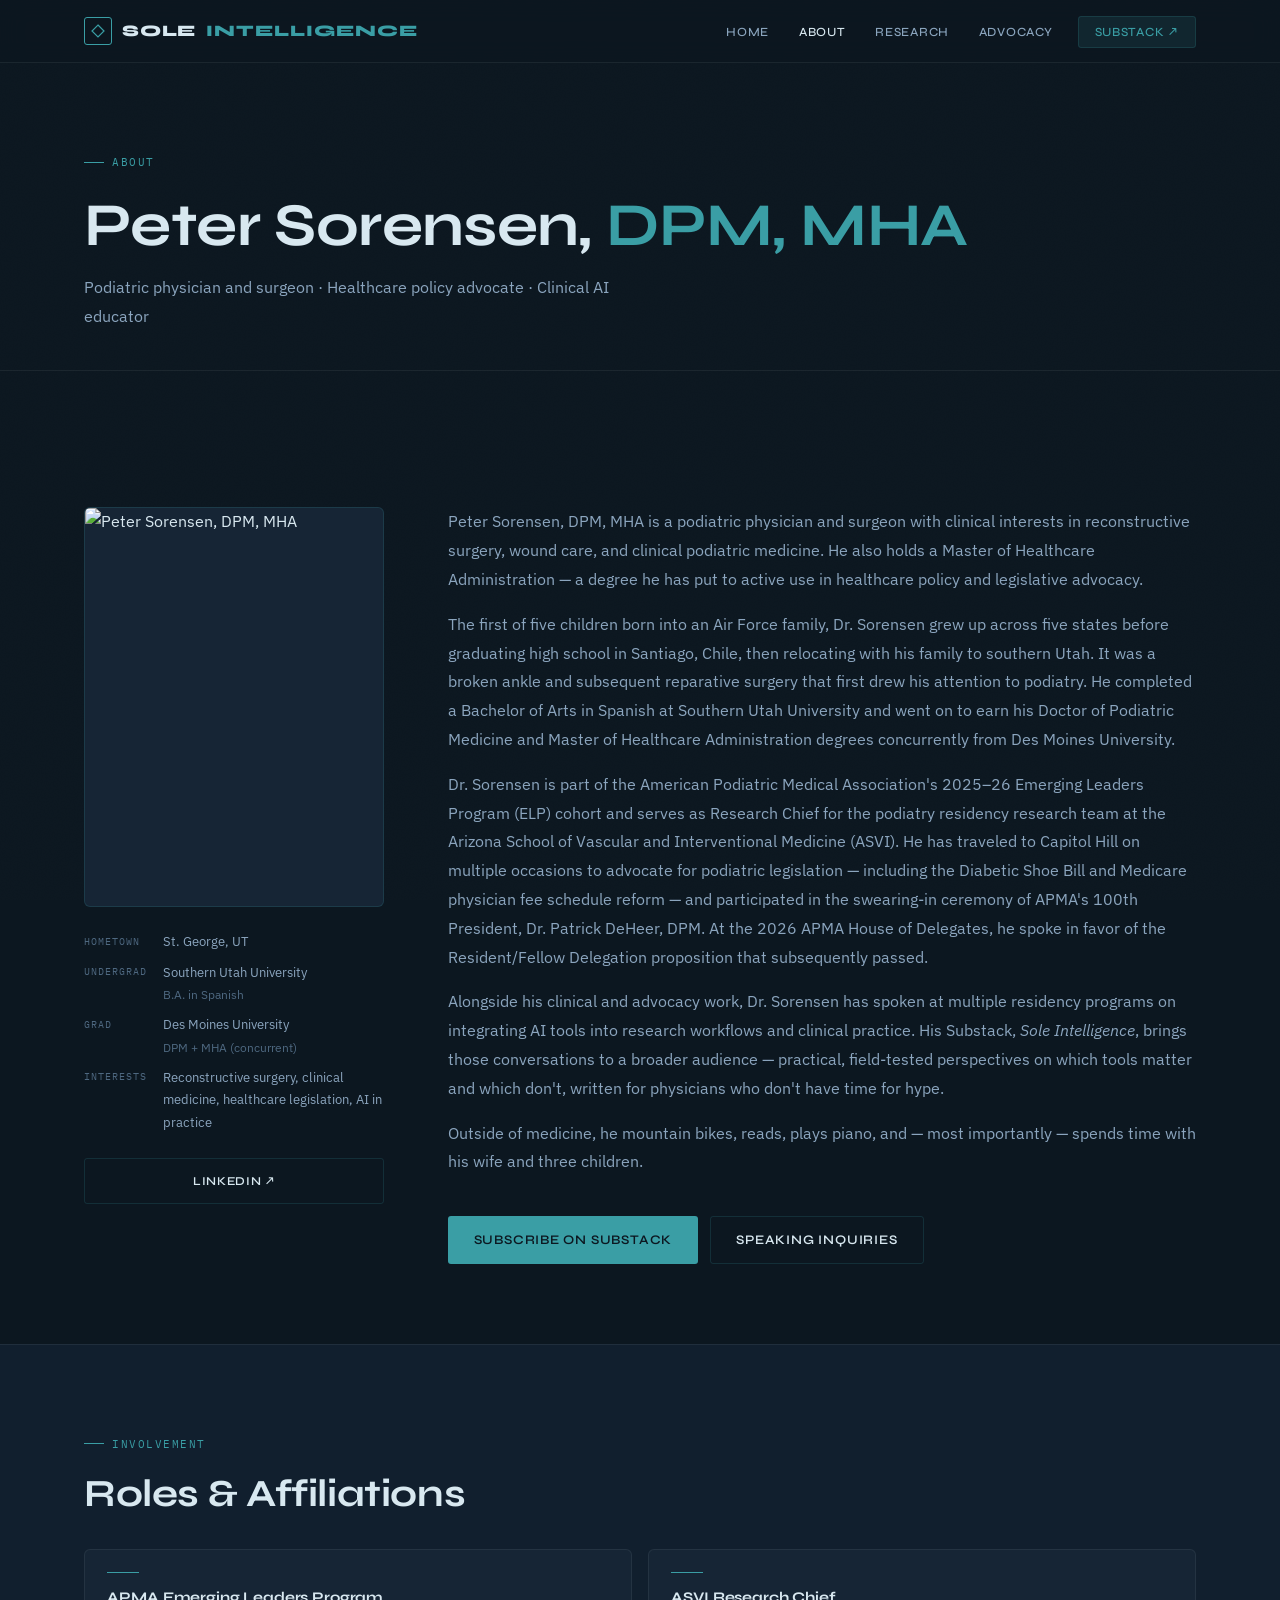
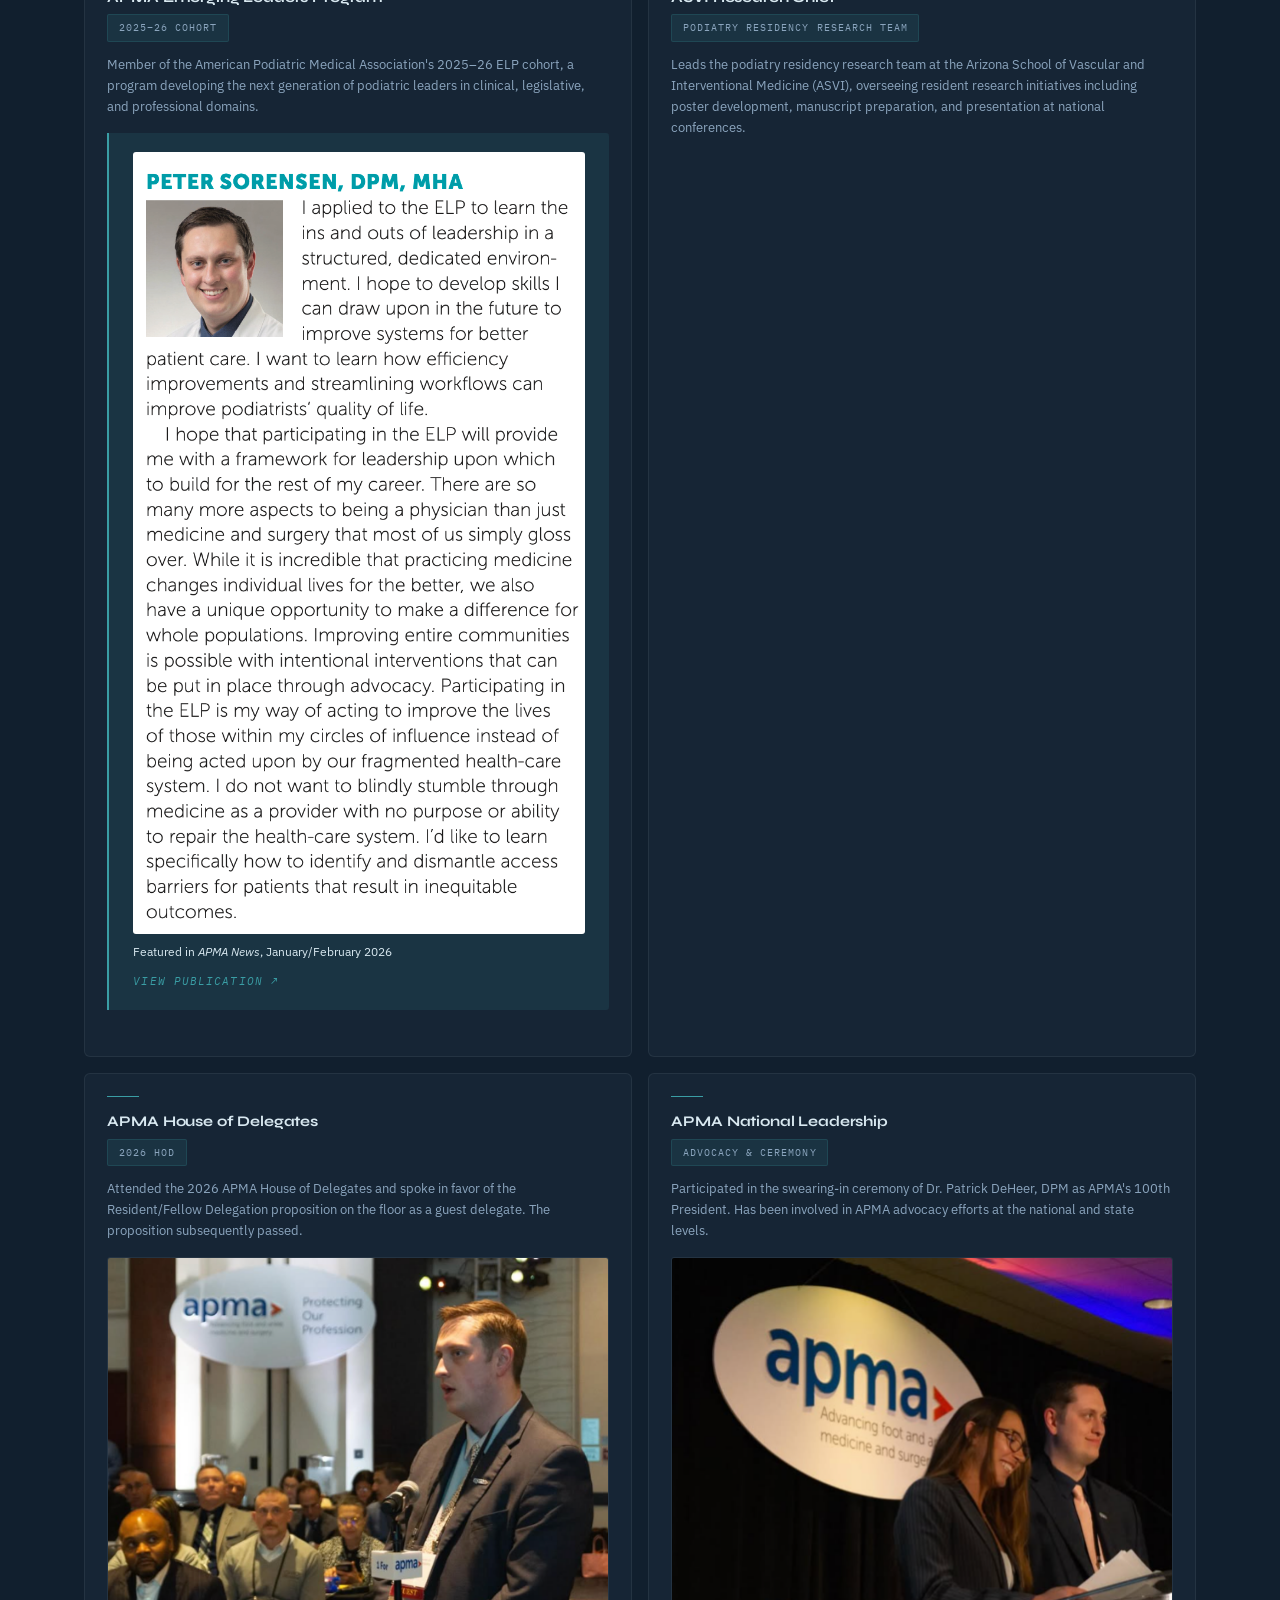
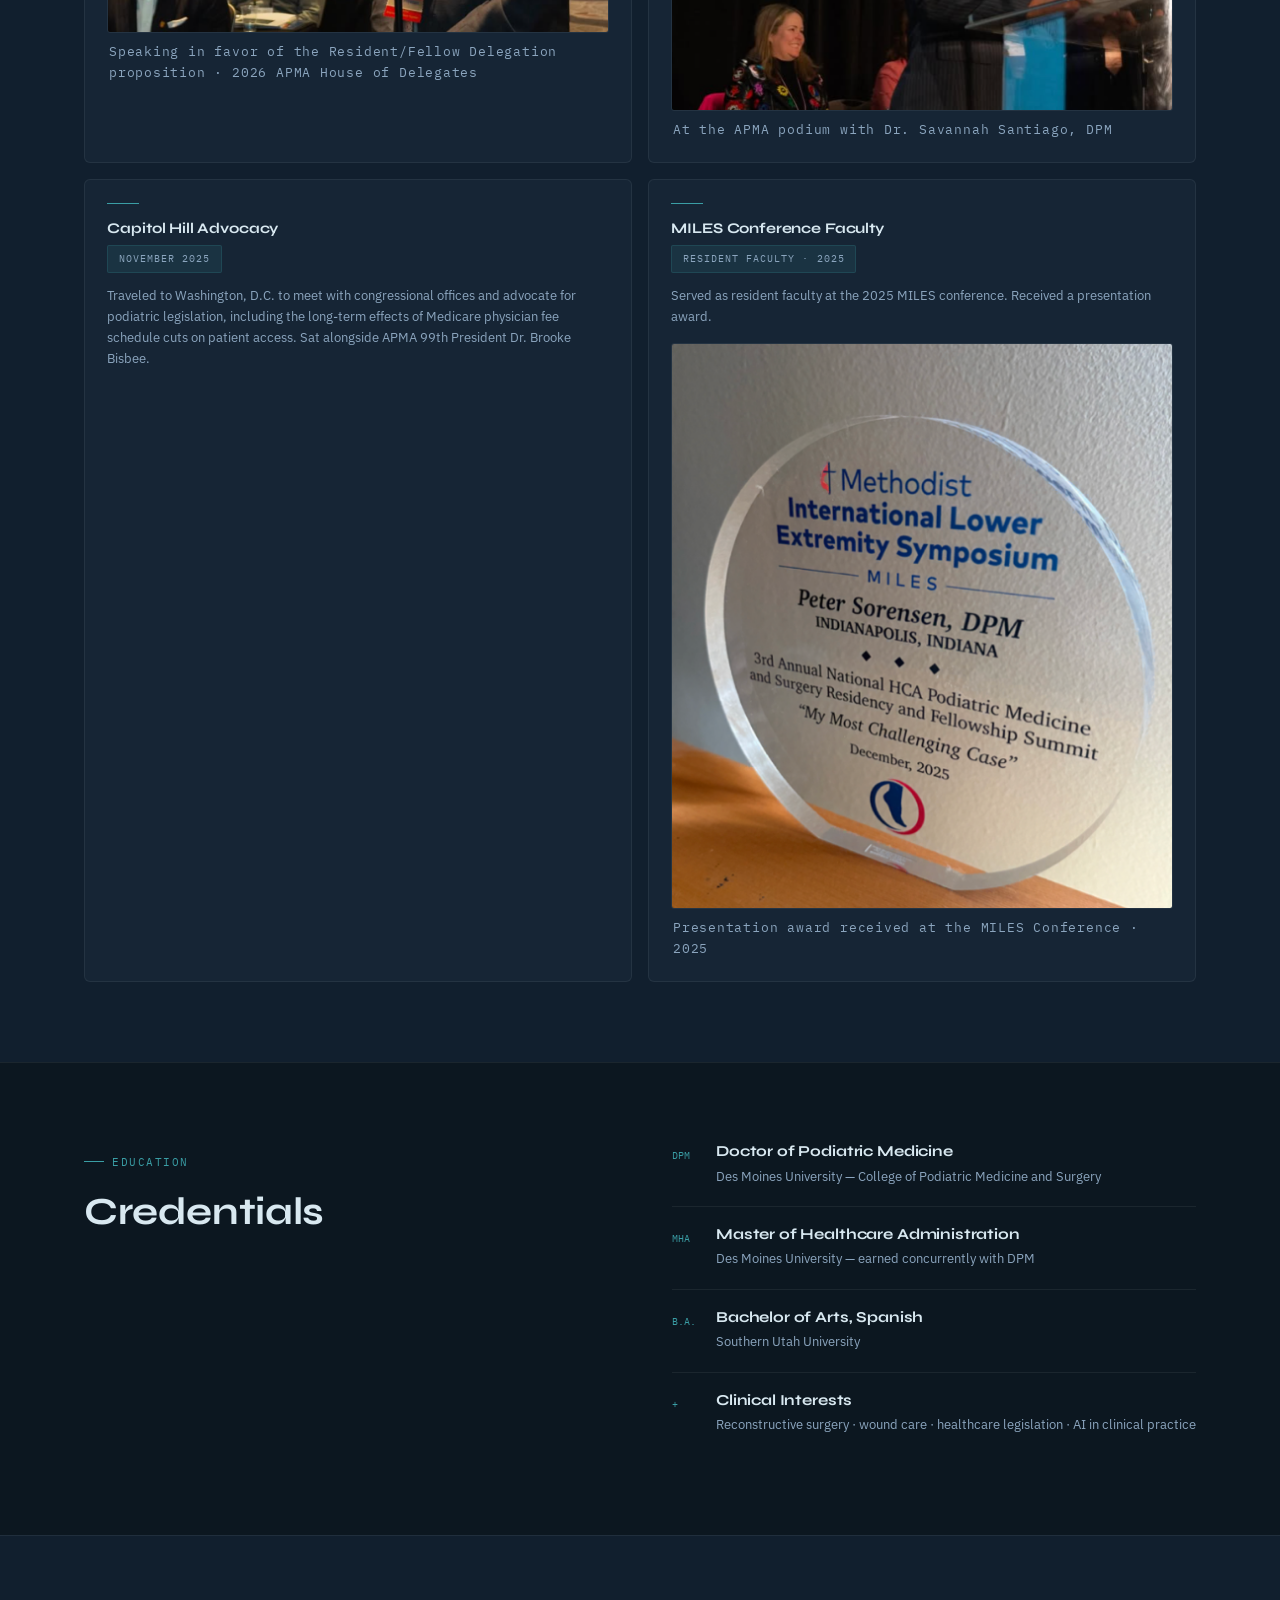
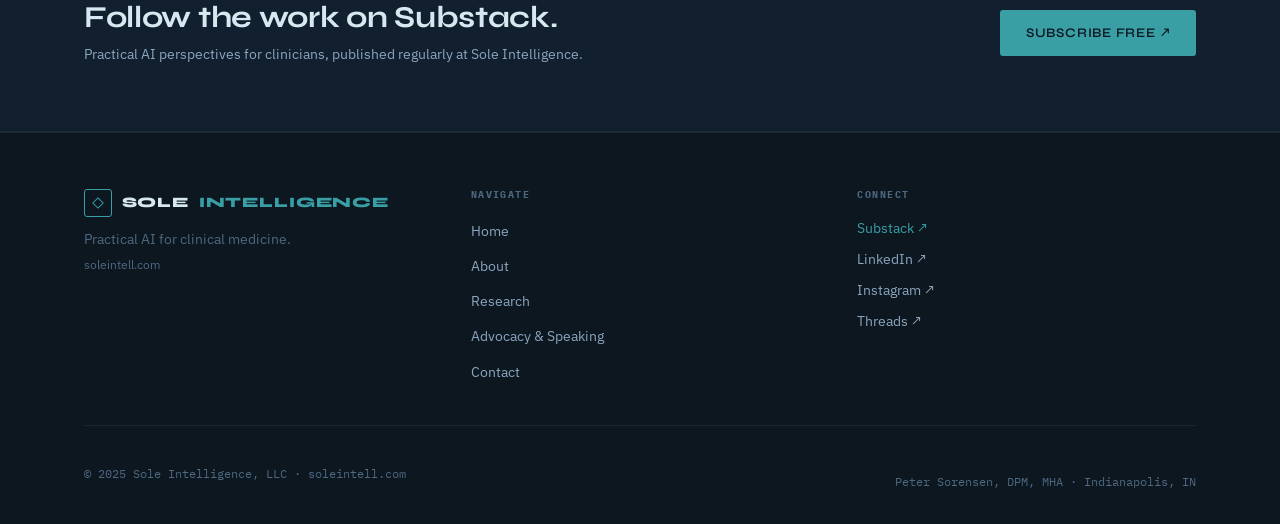
==== pages/about.html @ 65a1d43a "Initial commit" ====
<!DOCTYPE html>
<html lang="en">
<head>
  <meta charset="UTF-8" />
  <meta name="viewport" content="width=device-width, initial-scale=1.0" />
  <title>About — Peter Sorensen, DPM, MHA | Sole Intelligence</title>
  <meta name="description" content="About Peter Sorensen, DPM, MHA — podiatric physician and surgeon, APMA Emerging Leader, Capitol Hill advocate, and clinical AI educator." />
  <link rel="stylesheet" href="../styles/globals.css" />
  <link rel="icon" type="image/svg+xml" href="../assets/icons/favicon.svg" />
</head>
<body>

  <!-- ============================================================
       NAVIGATION
  ============================================================ -->
  <nav class="nav">
    <div class="nav-inner">
      <a href="../index.html" class="nav-logo">
        <div class="nav-logo-mark">
          <svg width="14" height="14" viewBox="0 0 14 14" fill="none"><path d="M7 1L13 7L7 13L1 7L7 1Z" stroke="#3A9EA5" stroke-width="1.2" fill="none"/></svg>
        </div>
        Sole<span>Intelligence</span>
      </a>

      <ul class="nav-links">
        <li><a href="../index.html">Home</a></li>
        <li><a href="about.html" class="active">About</a></li>
        <li><a href="research.html">Research</a></li>
        <li><a href="advocacy.html">Advocacy</a></li>
        <li><a href="https://substack.com/@soleintell" target="_blank" rel="noopener" class="nav-cta">Substack ↗</a></li>
      </ul>

      <button class="nav-toggle" id="navToggle" aria-label="Toggle menu">
        <span></span><span></span><span></span>
      </button>
    </div>
    <div class="nav-mobile" id="mobileNav">
      <a href="../index.html">Home</a>
      <a href="about.html">About</a>
      <a href="research.html">Research</a>
      <a href="advocacy.html">Advocacy</a>
      <a href="https://substack.com/@soleintell" target="_blank" rel="noopener">Substack ↗</a>
    </div>
  </nav>

  <!-- ============================================================
       PAGE HEADER
  ============================================================ -->
  <div class="page-header">
    <div class="container">
      <span class="section-tag">About</span>
      <h1>Peter Sorensen, <em style="font-style: normal; color: var(--accent);">DPM, MHA</em></h1>
      <p>Podiatric physician and surgeon · Healthcare policy advocate · Clinical AI educator</p>
    </div>
  </div>

  <!-- ============================================================
       BIO SECTION
  ============================================================ -->
  <section class="section">
    <div class="container">
      <div class="bio-layout">

        <!-- Sidebar -->
        <div class="bio-sidebar">
          <div class="headshot">
            <img src="../headshot.jpg" alt="Peter Sorensen, DPM, MHA" loading="eager" />
          </div>

          <div class="sidebar-info">
            <dl>
              <dt>Hometown</dt>
              <dd>St. George, UT</dd>

              <dt>Undergrad</dt>
              <dd>Southern Utah University<br><span style="font-size:0.78rem; color: var(--text-dim);">B.A. in Spanish</span></dd>

              <dt>Grad</dt>
              <dd>Des Moines University<br><span style="font-size:0.78rem; color: var(--text-dim);">DPM + MHA (concurrent)</span></dd>

              <dt>Interests</dt>
              <dd>Reconstructive surgery, clinical medicine, healthcare legislation, AI in practice</dd>
            </dl>

            <div style="margin-top: 1.5rem;">
              <a href="https://www.linkedin.com/in/peter-sorensen-6b8b1a13b" target="_blank" rel="noopener" class="btn btn-outline" style="width: 100%; justify-content: center; font-size: 0.75rem;">
                LinkedIn ↗
              </a>
            </div>
          </div>
        </div>

        <!-- Main Bio -->
        <div class="bio-main">
          <p>
            Peter Sorensen, DPM, MHA is a podiatric physician and surgeon with clinical interests
            in reconstructive surgery, wound care, and clinical podiatric medicine. He also holds a
            Master of Healthcare Administration — a degree he has put to active use in healthcare
            policy and legislative advocacy.
          </p>

          <p style="margin-top: 1rem;">
            The first of five children born into an Air Force family, Dr. Sorensen grew up across
            five states before graduating high school in Santiago, Chile, then relocating with his
            family to southern Utah. It was a broken ankle and subsequent reparative surgery that
            first drew his attention to podiatry. He completed a Bachelor of Arts in Spanish at
            Southern Utah University and went on to earn his Doctor of Podiatric Medicine and Master
            of Healthcare Administration degrees concurrently from Des Moines University.
          </p>

          <p style="margin-top: 1rem;">
            Dr. Sorensen is part of the American Podiatric Medical Association's 2025–26 Emerging
            Leaders Program (ELP) cohort and serves as Research Chief for the podiatry residency
            research team at the Arizona School of Vascular and Interventional Medicine (ASVI). He
            has traveled to Capitol Hill on multiple occasions to advocate for podiatric legislation —
            including the Diabetic Shoe Bill and Medicare physician fee schedule reform — and
            participated in the swearing-in ceremony of APMA's 100th President, Dr. Patrick DeHeer,
            DPM. At the 2026 APMA House of Delegates, he spoke in favor of the Resident/Fellow
            Delegation proposition that subsequently passed.
          </p>

          <p style="margin-top: 1rem;">
            Alongside his clinical and advocacy work, Dr. Sorensen has spoken at multiple residency
            programs on integrating AI tools into research workflows and clinical practice. His
            Substack, <em>Sole Intelligence</em>, brings those conversations to a broader audience —
            practical, field-tested perspectives on which tools matter and which don't, written for
            physicians who don't have time for hype.
          </p>

          <p style="margin-top: 1rem;">
            Outside of medicine, he mountain bikes, reads, plays piano, and — most importantly —
            spends time with his wife and three children.
          </p>

          <div style="margin-top: 2.5rem; display: flex; gap: 0.75rem; flex-wrap: wrap;">
            <a href="https://substack.com/@soleintell" target="_blank" rel="noopener" class="btn btn-primary">Subscribe on Substack</a>
            <a href="../index.html#contact" class="btn btn-outline">Speaking Inquiries</a>
          </div>
        </div>

      </div>
    </div>
  </section>

  <!-- ============================================================
       INVOLVEMENT / ROLES
  ============================================================ -->
  <section class="section section-alt">
    <div class="container">
      <span class="section-tag">Involvement</span>
      <h2 style="margin-bottom: 2rem;">Roles &amp; Affiliations</h2>

      <div class="involvement-grid">

        <div class="involve-card">
          <div class="icon-line"></div>
          <h3>APMA Emerging Leaders Program</h3>
          <span class="tag" style="margin-bottom: 0.75rem;">2025–26 Cohort</span>
          <p>
            Member of the American Podiatric Medical Association's 2025–26 ELP cohort, a program
            developing the next generation of podiatric leaders in clinical, legislative, and
            professional domains.
          </p>
          <div class="blockquote" style="margin-top: 1rem;">
            <img src="../ELP.jpg" alt="APMA News ELP feature — January/February 2026" loading="lazy" style="border-radius: 3px; margin-bottom: 0.5rem;" />
            <p style="font-size: 0.78rem; font-style: normal;">Featured in <em>APMA News</em>, January/February 2026</p>
            <cite>
              <a href="http://nxtbook.com/nxtbooks/apma/news_20260102/index.php#/p/12" target="_blank" rel="noopener" style="color: var(--accent);">View publication ↗</a>
            </cite>
          </div>
        </div>

        <div class="involve-card">
          <div class="icon-line"></div>
          <h3>ASVI Research Chief</h3>
          <span class="tag" style="margin-bottom: 0.75rem;">Podiatry Residency Research Team</span>
          <p>
            Leads the podiatry residency research team at the Arizona School of Vascular and
            Interventional Medicine (ASVI), overseeing resident research initiatives including
            poster development, manuscript preparation, and presentation at national conferences.
          </p>
        </div>

        <div class="involve-card">
          <div class="icon-line"></div>
          <h3>APMA House of Delegates</h3>
          <span class="tag" style="margin-bottom: 0.75rem;">2026 HOD</span>
          <p>
            Attended the 2026 APMA House of Delegates and spoke in favor of the Resident/Fellow
            Delegation proposition on the floor as a guest delegate. The proposition subsequently passed.
          </p>
          <img src="../speaking.jpg" alt="Dr. Sorensen speaking at the 2026 APMA House of Delegates" loading="lazy" style="width: 100%; border-radius: 3px; margin-top: 1rem; border: 1px solid var(--border-sub);" />
          <p class="img-caption">Speaking in favor of the Resident/Fellow Delegation proposition · 2026 APMA House of Delegates</p>
        </div>

        <div class="involve-card">
          <div class="icon-line"></div>
          <h3>APMA National Leadership</h3>
          <span class="tag" style="margin-bottom: 0.75rem;">Advocacy &amp; Ceremony</span>
          <p>
            Participated in the swearing-in ceremony of Dr. Patrick DeHeer, DPM as APMA's 100th
            President. Has been involved in APMA advocacy efforts at the national and state levels.
          </p>
          <img src="../apma.jpg" alt="Dr. Sorensen at the APMA podium with Dr. Savannah Santiago" loading="lazy" style="width: 100%; border-radius: 3px; margin-top: 1rem; border: 1px solid var(--border-sub);" />
          <p class="img-caption">At the APMA podium with Dr. Savannah Santiago, DPM</p>
        </div>

        <div class="involve-card">
          <div class="icon-line"></div>
          <h3>Capitol Hill Advocacy</h3>
          <span class="tag" style="margin-bottom: 0.75rem;">November 2025</span>
          <p>
            Traveled to Washington, D.C. to meet with congressional offices and advocate for
            podiatric legislation, including the long-term effects of Medicare physician fee schedule
            cuts on patient access. Sat alongside APMA 99th President Dr. Brooke Bisbee.
          </p>
        </div>

        <div class="involve-card">
          <div class="icon-line"></div>
          <h3>MILES Conference Faculty</h3>
          <span class="tag" style="margin-bottom: 0.75rem;">Resident Faculty · 2025</span>
          <p>
            Served as resident faculty at the 2025 MILES conference. Received a presentation award.
          </p>
          <img src="../award.jpg" alt="MILES Conference 2025 presentation award" loading="lazy" style="width: 100%; border-radius: 3px; margin-top: 1rem; border: 1px solid var(--border-sub);" />
          <p class="img-caption">Presentation award received at the MILES Conference · 2025</p>
        </div>

      </div>
    </div>
  </section>

  <!-- ============================================================
       EDUCATION
  ============================================================ -->
  <section class="section">
    <div class="container">
      <div style="display: grid; grid-template-columns: 1fr 1fr; gap: 4rem; align-items: start;">

        <div>
          <span class="section-tag">Education</span>
          <h2>Credentials</h2>
        </div>

        <div>
          <div class="topic-item" style="padding-top: 0;">
            <div class="topic-num">DPM</div>
            <div>
              <h3>Doctor of Podiatric Medicine</h3>
              <p>Des Moines University — College of Podiatric Medicine and Surgery</p>
            </div>
          </div>
          <div class="topic-item">
            <div class="topic-num">MHA</div>
            <div>
              <h3>Master of Healthcare Administration</h3>
              <p>Des Moines University — earned concurrently with DPM</p>
            </div>
          </div>
          <div class="topic-item">
            <div class="topic-num">B.A.</div>
            <div>
              <h3>Bachelor of Arts, Spanish</h3>
              <p>Southern Utah University</p>
            </div>
          </div>
          <div class="topic-item" style="border-bottom: none;">
            <div class="topic-num">+</div>
            <div>
              <h3>Clinical Interests</h3>
              <p>Reconstructive surgery · wound care · healthcare legislation · AI in clinical practice</p>
            </div>
          </div>
        </div>

      </div>
    </div>
  </section>

  <!-- ============================================================
       CTA
  ============================================================ -->
  <section class="cta-band">
    <div class="container">
      <div class="cta-band-inner">
        <div>
          <h2>Follow the work on Substack.</h2>
          <p>Practical AI perspectives for clinicians, published regularly at Sole Intelligence.</p>
        </div>
        <a href="https://substack.com/@soleintell" target="_blank" rel="noopener" class="btn btn-primary">
          Subscribe free ↗
        </a>
      </div>
    </div>
  </section>

  <!-- ============================================================
       FOOTER
  ============================================================ -->
  <footer class="footer">
    <div class="container">
      <div class="footer-inner">
        <div class="footer-brand">
          <a href="../index.html" class="nav-logo" style="font-size: 0.9rem;">
            <div class="nav-logo-mark">
              <svg width="12" height="12" viewBox="0 0 14 14" fill="none"><path d="M7 1L13 7L7 13L1 7L7 1Z" stroke="#3A9EA5" stroke-width="1.2" fill="none"/></svg>
            </div>
            Sole<span>Intelligence</span>
          </a>
          <p style="margin-top: 0.75rem;">Practical AI for clinical medicine.</p>
          <p style="font-size: 0.78rem; margin-top: 0.25rem;">soleintell.com</p>
        </div>
        <div class="footer-links">
          <h5>Navigate</h5>
          <ul>
            <li><a href="../index.html">Home</a></li>
            <li><a href="about.html">About</a></li>
            <li><a href="research.html">Research</a></li>
            <li><a href="advocacy.html">Advocacy &amp; Speaking</a></li>
            <li><a href="../index.html#contact">Contact</a></li>
          </ul>
        </div>
        <div class="footer-social">
          <h5>Connect</h5>
          <div style="display: flex; flex-direction: column; gap: 0.5rem;">
            <a href="https://substack.com/@soleintell" target="_blank" rel="noopener" style="font-size: 0.85rem; color: var(--accent); text-decoration: none;">Substack ↗</a>
            <a href="https://www.linkedin.com/in/peter-sorensen-6b8b1a13b" target="_blank" rel="noopener" style="font-size: 0.85rem; color: var(--text-muted); text-decoration: none;">LinkedIn ↗</a>
            <a href="https://www.instagram.com/dr.peter.sorensen" target="_blank" rel="noopener" style="font-size: 0.85rem; color: var(--text-muted); text-decoration: none;">Instagram ↗</a>
            <a href="https://www.threads.com/@petabr3add" target="_blank" rel="noopener" style="font-size: 0.85rem; color: var(--text-muted); text-decoration: none;">Threads ↗</a>
          </div>
        </div>
      </div>
      <div class="footer-bottom">
        <p>© 2025 Sole Intelligence, LLC · soleintell.com</p>
        <p>Peter Sorensen, DPM, MHA · Indianapolis, IN</p>
      </div>
    </div>
  </footer>

  <script src="../scripts/main.js"></script>
</body>
</html>
---- styles/globals.css ----
/* ============================================================
   SOLE INTELLIGENCE — Global Stylesheet
   Palette: Deep navy base, muted teal accent, off-white text
   Vibe: OR meets data lab — grounded, surgical, credible
   ============================================================ */

@import url('https://fonts.googleapis.com/css2?family=Syne:wght@400;500;600;700;800&family=IBM+Plex+Sans:ital,wght@0,300;0,400;0,500;0,600;1,300;1,400&family=IBM+Plex+Mono:wght@400;500&display=swap');

/* ---- CSS Variables ---- */
:root {
  --bg:        #0C1720;
  --bg-mid:    #111F2E;
  --bg-card:   #162535;
  --bg-card-2: #1A2D40;

  --accent:    #3A9EA5;
  --accent-dim:#2A7880;
  --accent-faint: rgba(58, 158, 165, 0.12);

  --gray-blue: #7A97B0;
  --gray-dim:  #4A6478;

  --text:      #D8E8F0;
  --text-muted:#8BA5BE;
  --text-dim:  #4E6880;

  --border:    rgba(58, 158, 165, 0.18);
  --border-sub:rgba(216, 232, 240, 0.07);
  --line:      rgba(216, 232, 240, 0.06);

  --font-display: 'Syne', sans-serif;
  --font-body:    'IBM Plex Sans', sans-serif;
  --font-mono:    'IBM Plex Mono', monospace;

  --radius: 3px;
  --radius-md: 6px;

  --shadow-card: 0 1px 3px rgba(0,0,0,0.35), 0 4px 16px rgba(0,0,0,0.2);
  --shadow-glow: 0 0 0 1px var(--border);

  --transition: 200ms ease;
}

/* ---- Reset ---- */
*, *::before, *::after { box-sizing: border-box; margin: 0; padding: 0; }

html {
  scroll-behavior: smooth;
  font-size: 16px;
}

body {
  background-color: var(--bg);
  color: var(--text);
  font-family: var(--font-body);
  font-weight: 400;
  line-height: 1.7;
  -webkit-font-smoothing: antialiased;
  overflow-x: hidden;
}

/* Subtle noise texture overlay */
body::before {
  content: '';
  position: fixed;
  inset: 0;
  background-image: url("data:image/svg+xml,%3Csvg xmlns='http://www.w3.org/2000/svg' width='300' height='300'%3E%3Cfilter id='n'%3E%3CfeTurbulence type='fractalNoise' baseFrequency='0.75' numOctaves='4' stitchTiles='stitch'/%3E%3C/filter%3E%3Crect width='300' height='300' filter='url(%23n)' opacity='0.025'/%3E%3C/svg%3E");
  pointer-events: none;
  z-index: 0;
  opacity: 0.6;
}

img { max-width: 100%; display: block; }
a { color: var(--accent); text-decoration: none; transition: color var(--transition); }
a:hover { color: var(--text); }

/* ---- Typography ---- */
h1, h2, h3, h4, h5 {
  font-family: var(--font-display);
  font-weight: 700;
  line-height: 1.15;
  letter-spacing: -0.01em;
  color: var(--text);
}

h1 { font-size: clamp(2.2rem, 5vw, 3.8rem); }
h2 { font-size: clamp(1.6rem, 3.5vw, 2.4rem); }
h3 { font-size: clamp(1.1rem, 2.5vw, 1.4rem); }
h4 { font-size: 1rem; font-weight: 600; letter-spacing: 0.04em; text-transform: uppercase; }

p { color: var(--text-muted); font-size: 1rem; line-height: 1.8; }
p + p { margin-top: 1rem; }

.label {
  font-family: var(--font-mono);
  font-size: 0.7rem;
  letter-spacing: 0.12em;
  text-transform: uppercase;
  color: var(--accent);
  display: block;
  margin-bottom: 0.6rem;
}

.section-tag {
  display: inline-flex;
  align-items: center;
  gap: 0.5rem;
  font-family: var(--font-mono);
  font-size: 0.68rem;
  letter-spacing: 0.14em;
  text-transform: uppercase;
  color: var(--accent);
  margin-bottom: 1.2rem;
}

.section-tag::before {
  content: '';
  display: block;
  width: 20px;
  height: 1px;
  background: var(--accent);
}

/* ---- Layout ---- */
.container {
  width: 100%;
  max-width: 1160px;
  margin: 0 auto;
  padding: 0 1.5rem;
}

.section {
  padding: 5rem 0;
  position: relative;
  z-index: 1;
}

.section-alt {
  background-color: var(--bg-mid);
}

.section + .section { border-top: 1px solid var(--border-sub); }

/* ---- Buttons ---- */
.btn {
  display: inline-flex;
  align-items: center;
  gap: 0.5rem;
  font-family: var(--font-display);
  font-size: 0.82rem;
  font-weight: 600;
  letter-spacing: 0.06em;
  text-transform: uppercase;
  padding: 0.75rem 1.6rem;
  border-radius: var(--radius);
  transition: all var(--transition);
  cursor: pointer;
  border: none;
  text-decoration: none;
}

.btn-primary {
  background: var(--accent);
  color: var(--bg);
}
.btn-primary:hover {
  background: #4AB5BC;
  color: var(--bg);
  transform: translateY(-1px);
}

.btn-outline {
  background: transparent;
  color: var(--text);
  border: 1px solid var(--border);
}
.btn-outline:hover {
  border-color: var(--accent);
  color: var(--accent);
}

.btn-ghost {
  background: transparent;
  color: var(--text-muted);
  padding: 0.6rem 1rem;
}
.btn-ghost:hover { color: var(--accent); }

/* ---- Cards ---- */
.card {
  background: var(--bg-card);
  border: 1px solid var(--border-sub);
  border-radius: var(--radius-md);
  padding: 1.8rem;
  box-shadow: var(--shadow-card);
  transition: border-color var(--transition), transform var(--transition);
}

.card:hover {
  border-color: var(--border);
  transform: translateY(-2px);
}

.card-accent {
  border-left: 2px solid var(--accent);
}

/* ---- Divider ---- */
.divider {
  border: none;
  border-top: 1px solid var(--border-sub);
  margin: 3rem 0;
}

/* ---- Tags / Badges ---- */
.tag {
  display: inline-block;
  font-family: var(--font-mono);
  font-size: 0.65rem;
  letter-spacing: 0.1em;
  text-transform: uppercase;
  padding: 0.25rem 0.65rem;
  border: 1px solid var(--border);
  border-radius: 2px;
  color: var(--text-muted);
  background: var(--accent-faint);
}

.tag-accent {
  border-color: var(--accent);
  color: var(--accent);
}

/* ---- Navigation ---- */
.nav {
  position: fixed;
  top: 0;
  left: 0;
  right: 0;
  z-index: 100;
  background: rgba(12, 23, 32, 0.92);
  backdrop-filter: blur(12px);
  -webkit-backdrop-filter: blur(12px);
  border-bottom: 1px solid var(--border-sub);
  transition: background var(--transition);
}

.nav-inner {
  display: flex;
  align-items: center;
  justify-content: space-between;
  padding: 0 1.5rem;
  max-width: 1160px;
  margin: 0 auto;
  height: 62px;
}

.nav-logo {
  font-family: var(--font-display);
  font-size: 1rem;
  font-weight: 800;
  letter-spacing: 0.06em;
  color: var(--text);
  text-transform: uppercase;
  text-decoration: none;
  display: flex;
  align-items: center;
  gap: 0.6rem;
}

.nav-logo span {
  color: var(--accent);
}

.nav-logo-mark {
  width: 28px;
  height: 28px;
  border: 1.5px solid var(--accent);
  border-radius: 3px;
  display: flex;
  align-items: center;
  justify-content: center;
}

.nav-links {
  display: flex;
  align-items: center;
  gap: 0.25rem;
  list-style: none;
}

.nav-links a {
  font-family: var(--font-display);
  font-size: 0.78rem;
  font-weight: 500;
  letter-spacing: 0.06em;
  text-transform: uppercase;
  color: var(--text-muted);
  padding: 0.5rem 0.8rem;
  border-radius: var(--radius);
  transition: color var(--transition);
  text-decoration: none;
}

.nav-links a:hover,
.nav-links a.active { color: var(--text); }

.nav-links .nav-cta {
  margin-left: 0.5rem;
  background: var(--accent-faint);
  border: 1px solid var(--border);
  color: var(--accent);
  padding: 0.45rem 1rem;
}

.nav-links .nav-cta:hover {
  background: var(--accent);
  color: var(--bg);
  border-color: var(--accent);
}

/* Mobile hamburger */
.nav-toggle {
  display: none;
  flex-direction: column;
  gap: 5px;
  background: none;
  border: none;
  cursor: pointer;
  padding: 0.4rem;
}

.nav-toggle span {
  display: block;
  width: 22px;
  height: 1.5px;
  background: var(--text);
  transition: all var(--transition);
}

.nav-toggle.open span:nth-child(1) { transform: translateY(6.5px) rotate(45deg); }
.nav-toggle.open span:nth-child(2) { opacity: 0; }
.nav-toggle.open span:nth-child(3) { transform: translateY(-6.5px) rotate(-45deg); }

.nav-mobile {
  display: none;
  background: var(--bg-mid);
  border-top: 1px solid var(--border-sub);
  padding: 1rem 1.5rem 1.5rem;
}

.nav-mobile.open { display: block; }

.nav-mobile a {
  display: block;
  font-family: var(--font-display);
  font-size: 0.85rem;
  font-weight: 500;
  letter-spacing: 0.06em;
  text-transform: uppercase;
  color: var(--text-muted);
  padding: 0.65rem 0;
  border-bottom: 1px solid var(--border-sub);
  text-decoration: none;
}

.nav-mobile a:hover { color: var(--accent); }

/* ---- Footer ---- */
.footer {
  background: var(--bg);
  border-top: 1px solid var(--border-sub);
  padding: 3.5rem 0 2rem;
  position: relative;
  z-index: 1;
}

.footer-inner {
  display: grid;
  grid-template-columns: 1fr 1fr 1fr;
  gap: 3rem;
  padding-bottom: 2.5rem;
  border-bottom: 1px solid var(--border-sub);
  margin-bottom: 1.8rem;
}

.footer-brand p {
  font-size: 0.85rem;
  color: var(--text-dim);
  margin-top: 0.75rem;
  line-height: 1.6;
}

.footer-links h5 {
  font-family: var(--font-mono);
  font-size: 0.65rem;
  letter-spacing: 0.14em;
  text-transform: uppercase;
  color: var(--text-dim);
  margin-bottom: 1rem;
}

.footer-links ul { list-style: none; }
.footer-links li + li { margin-top: 0.5rem; }
.footer-links a {
  font-size: 0.85rem;
  color: var(--text-muted);
  text-decoration: none;
  transition: color var(--transition);
}
.footer-links a:hover { color: var(--accent); }

.footer-social h5 {
  font-family: var(--font-mono);
  font-size: 0.65rem;
  letter-spacing: 0.14em;
  text-transform: uppercase;
  color: var(--text-dim);
  margin-bottom: 1rem;
}

.social-icons {
  display: flex;
  flex-wrap: wrap;
  gap: 0.6rem;
}

.social-icon {
  display: flex;
  align-items: center;
  justify-content: center;
  width: 36px;
  height: 36px;
  border: 1px solid var(--border-sub);
  border-radius: var(--radius);
  color: var(--text-muted);
  transition: all var(--transition);
  text-decoration: none;
}

.social-icon:hover {
  border-color: var(--accent);
  color: var(--accent);
}

.footer-bottom {
  display: flex;
  align-items: center;
  justify-content: space-between;
  flex-wrap: wrap;
  gap: 0.5rem;
}

.footer-bottom p {
  font-size: 0.75rem;
  color: var(--text-dim);
  font-family: var(--font-mono);
}

/* ---- Hero ---- */
.hero {
  padding: 10rem 0 5rem;
  position: relative;
  z-index: 1;
  overflow: hidden;
}

.hero-grid {
  display: grid;
  grid-template-columns: 1fr 420px;
  gap: 4rem;
  align-items: center;
}

.hero-eyebrow {
  display: inline-flex;
  align-items: center;
  gap: 0.6rem;
  font-family: var(--font-mono);
  font-size: 0.68rem;
  letter-spacing: 0.16em;
  text-transform: uppercase;
  color: var(--accent);
  margin-bottom: 1.5rem;
}

.hero-eyebrow::before {
  content: '';
  width: 24px;
  height: 1px;
  background: var(--accent);
}

.hero h1 {
  margin-bottom: 1.2rem;
}

.hero h1 em {
  font-style: normal;
  color: var(--accent);
}

.hero-sub {
  font-size: 1.05rem;
  color: var(--text-muted);
  margin-bottom: 2rem;
  max-width: 520px;
  line-height: 1.75;
}

.hero-creds {
  display: flex;
  flex-wrap: wrap;
  gap: 0.5rem;
  margin-bottom: 2.2rem;
}

.hero-actions {
  display: flex;
  gap: 0.9rem;
  flex-wrap: wrap;
}

/* Hero image */
.hero-img-wrap {
  position: relative;
}

.hero-img-inner {
  position: relative;
  border-radius: var(--radius-md);
  overflow: hidden;
  border: 1px solid var(--border);
  box-shadow: var(--shadow-card);
  aspect-ratio: 3/4;
  background: var(--bg-card);
}

.hero-img-inner img {
  width: 100%;
  height: 100%;
  object-fit: cover;
}

.hero-img-caption {
  position: absolute;
  bottom: 0;
  left: 0;
  right: 0;
  padding: 1.2rem;
  background: linear-gradient(transparent, rgba(12,23,32,0.9));
  display: flex;
  align-items: flex-end;
  justify-content: space-between;
}

.hero-img-label {
  font-family: var(--font-mono);
  font-size: 0.6rem;
  letter-spacing: 0.1em;
  text-transform: uppercase;
  color: var(--text-muted);
}

/* Hero bg accent */
.hero-bg-accent {
  position: absolute;
  top: 0;
  right: 0;
  width: 50%;
  height: 100%;
  background: radial-gradient(ellipse at 80% 30%, rgba(58, 158, 165, 0.06) 0%, transparent 70%);
  pointer-events: none;
}

/* ---- Grid helpers ---- */
.grid-2 {
  display: grid;
  grid-template-columns: 1fr 1fr;
  gap: 1.5rem;
}

.grid-3 {
  display: grid;
  grid-template-columns: repeat(3, 1fr);
  gap: 1.5rem;
}

/* ---- Publication Cards ---- */
.pub-card {
  background: var(--bg-card);
  border: 1px solid var(--border-sub);
  border-radius: var(--radius-md);
  overflow: hidden;
  box-shadow: var(--shadow-card);
  display: flex;
  flex-direction: column;
  transition: border-color var(--transition), transform var(--transition);
}

.pub-card:hover {
  border-color: var(--border);
  transform: translateY(-2px);
}

.pub-img {
  width: 100%;
  aspect-ratio: 16/9;
  object-fit: cover;
  background: var(--bg-card-2);
}

.pub-body {
  padding: 1.4rem;
  flex: 1;
  display: flex;
  flex-direction: column;
}

.pub-body h3 {
  font-size: 0.95rem;
  margin-bottom: 0.5rem;
  line-height: 1.4;
}

.pub-body p {
  font-size: 0.82rem;
  line-height: 1.6;
  flex: 1;
}

.pub-footer {
  margin-top: 1.2rem;
  display: flex;
  align-items: center;
  justify-content: space-between;
}

/* ---- Image captions ---- */
.img-caption {
  font-family: var(--font-mono);
  font-size: 0.68rem;
  letter-spacing: 0.06em;
  color: var(--text-muted);
  margin-top: 0.5rem;
  line-height: 1.5;
  padding: 0 0.1rem;
}

/* ---- Photo credit ---- */
.photo-credit {
  font-family: var(--font-mono);
  font-size: 0.58rem;
  letter-spacing: 0.08em;
  color: var(--text-dim);
  text-align: right;
  margin-top: 0.4rem;
}

/* ---- Lobby photos ---- */
.photo-pair {
  display: grid;
  grid-template-columns: 1fr 1fr;
  gap: 1rem;
}

.photo-frame {
  border-radius: var(--radius-md);
  overflow: hidden;
  border: 1px solid var(--border-sub);
  position: relative;
}

.photo-frame img {
  width: 100%;
  height: 100%;
  object-fit: cover;
  aspect-ratio: 4/3;
}

.photo-frame-caption {
  padding: 0.75rem;
  background: var(--bg-card);
  font-size: 0.78rem;
  color: var(--text-muted);
  border-top: 1px solid var(--border-sub);
}

/* ---- Newsletter / CTA Banner ---- */
.cta-band {
  background: var(--bg-mid);
  border-top: 1px solid var(--border-sub);
  border-bottom: 1px solid var(--border-sub);
  padding: 4rem 0;
  position: relative;
  z-index: 1;
}

.cta-band-inner {
  display: flex;
  align-items: center;
  justify-content: space-between;
  gap: 2rem;
  flex-wrap: wrap;
}

.cta-band h2 { font-size: clamp(1.3rem, 3vw, 1.9rem); }
.cta-band p  { font-size: 0.9rem; margin-top: 0.4rem; }

/* ---- Quote block ---- */
.blockquote {
  border-left: 2px solid var(--accent);
  padding: 1.2rem 1.5rem;
  background: var(--accent-faint);
  border-radius: 0 var(--radius) var(--radius) 0;
  margin: 1.5rem 0;
}

.blockquote p {
  font-size: 0.95rem;
  font-style: italic;
  color: var(--text);
}

.blockquote cite {
  font-family: var(--font-mono);
  font-size: 0.68rem;
  letter-spacing: 0.1em;
  text-transform: uppercase;
  color: var(--text-dim);
  display: block;
  margin-top: 0.6rem;
}

/* ---- Speaking topics ---- */
.topic-item {
  display: flex;
  align-items: flex-start;
  gap: 1rem;
  padding: 1.2rem 0;
  border-bottom: 1px solid var(--border-sub);
}

.topic-item:last-child { border-bottom: none; }

.topic-num {
  font-family: var(--font-mono);
  font-size: 0.65rem;
  color: var(--accent);
  padding-top: 0.25rem;
  min-width: 28px;
}

.topic-item h3 {
  font-size: 0.95rem;
  margin-bottom: 0.3rem;
}

.topic-item p {
  font-size: 0.83rem;
  line-height: 1.6;
}

/* ---- Video embed ---- */
.video-wrapper {
  position: relative;
  border-radius: var(--radius-md);
  overflow: hidden;
  border: 1px solid var(--border-sub);
  aspect-ratio: 9/16;
  max-width: 340px;
  background: var(--bg-card);
}

.video-wrapper iframe {
  width: 100%;
  height: 100%;
  border: none;
}

/* ---- Stat row ---- */
.stat-row {
  display: flex;
  gap: 2.5rem;
  flex-wrap: wrap;
}

.stat-item {}

.stat-num {
  font-family: var(--font-display);
  font-size: 2rem;
  font-weight: 800;
  color: var(--text);
  line-height: 1;
}

.stat-label {
  font-family: var(--font-mono);
  font-size: 0.65rem;
  letter-spacing: 0.1em;
  text-transform: uppercase;
  color: var(--text-dim);
  margin-top: 0.3rem;
}

/* ---- About page bio ---- */
.bio-layout {
  display: grid;
  grid-template-columns: 300px 1fr;
  gap: 4rem;
  align-items: start;
}

.bio-sidebar .headshot {
  width: 100%;
  border-radius: var(--radius-md);
  overflow: hidden;
  border: 1px solid var(--border);
  aspect-ratio: 3/4;
  background: var(--bg-card);
}

.bio-sidebar .headshot img {
  width: 100%;
  height: 100%;
  object-fit: cover;
}

.bio-sidebar .sidebar-info {
  margin-top: 1.5rem;
}

.sidebar-info dl {
  display: grid;
  grid-template-columns: auto 1fr;
  gap: 0.5rem 1rem;
  font-size: 0.82rem;
}

.sidebar-info dt {
  font-family: var(--font-mono);
  font-size: 0.62rem;
  letter-spacing: 0.1em;
  text-transform: uppercase;
  color: var(--text-dim);
  padding-top: 0.15rem;
}

.sidebar-info dd { color: var(--text-muted); }

/* ---- Involvement list ---- */
.involvement-grid {
  display: grid;
  grid-template-columns: 1fr 1fr;
  gap: 1rem;
}

.involve-card {
  background: var(--bg-card);
  border: 1px solid var(--border-sub);
  border-radius: var(--radius-md);
  padding: 1.4rem;
  transition: border-color var(--transition);
}

.involve-card:hover { border-color: var(--border); }

.involve-card .icon-line {
  width: 32px;
  height: 1px;
  background: var(--accent);
  margin-bottom: 1rem;
}

.involve-card h3 { font-size: 0.92rem; margin-bottom: 0.4rem; }
.involve-card p { font-size: 0.82rem; line-height: 1.6; }

/* ---- Page header ---- */
.page-header {
  padding: 9rem 0 3.5rem;
  position: relative;
  z-index: 1;
}

.page-header h1 { margin-bottom: 0.75rem; }
.page-header p { font-size: 1rem; max-width: 580px; }

.page-header::after {
  content: '';
  display: block;
  margin-top: 2.5rem;
  height: 1px;
  background: var(--border-sub);
}

/* ---- Contact form ---- */
.form-group { margin-bottom: 1.2rem; }

.form-label {
  display: block;
  font-family: var(--font-mono);
  font-size: 0.65rem;
  letter-spacing: 0.12em;
  text-transform: uppercase;
  color: var(--text-dim);
  margin-bottom: 0.5rem;
}

.form-input,
.form-textarea {
  width: 100%;
  background: var(--bg-card);
  border: 1px solid var(--border-sub);
  border-radius: var(--radius);
  color: var(--text);
  font-family: var(--font-body);
  font-size: 0.9rem;
  padding: 0.75rem 1rem;
  transition: border-color var(--transition);
  outline: none;
}

.form-input:focus,
.form-textarea:focus {
  border-color: var(--accent);
}

.form-input::placeholder,
.form-textarea::placeholder { color: var(--text-dim); }

.form-textarea { resize: vertical; min-height: 140px; }

.form-success {
  display: none;
  background: var(--accent-faint);
  border: 1px solid var(--border);
  border-radius: var(--radius-md);
  padding: 1.5rem;
  text-align: center;
  margin-top: 1rem;
}

.form-success p { color: var(--text); font-size: 0.9rem; }

/* ---- Responsive ---- */
@media (max-width: 1024px) {
  .hero-grid { grid-template-columns: 1fr; }
  .hero-img-wrap { max-width: 340px; }
  .bio-layout { grid-template-columns: 240px 1fr; gap: 2.5rem; }
  .grid-3 { grid-template-columns: 1fr 1fr; }
  .footer-inner { grid-template-columns: 1fr 1fr; }
}

@media (max-width: 768px) {
  .nav-links { display: none; }
  .nav-toggle { display: flex; }

  .hero { padding: 8rem 0 4rem; }
  .hero-grid { gap: 2rem; }

  .bio-layout { grid-template-columns: 1fr; }
  .bio-sidebar { display: grid; grid-template-columns: 160px 1fr; gap: 1.5rem; }

  .grid-2,
  .grid-3,
  .involvement-grid,
  .photo-pair { grid-template-columns: 1fr; }

  .cta-band-inner { flex-direction: column; align-items: flex-start; }

  .footer-inner { grid-template-columns: 1fr; gap: 2rem; }

  .footer-bottom { flex-direction: column; gap: 0.5rem; }

  .stat-row { gap: 1.5rem; }
}

@media (max-width: 480px) {
  .hero-actions { flex-direction: column; }
  .btn { justify-content: center; }
  .bio-sidebar { grid-template-columns: 1fr; }
}

/* ---- Animations ---- */
@keyframes fadeUp {
  from { opacity: 0; transform: translateY(18px); }
  to   { opacity: 1; transform: translateY(0); }
}

.fade-up {
  animation: fadeUp 0.55s ease forwards;
}

.fade-up-1 { animation-delay: 0.05s; opacity: 0; }
.fade-up-2 { animation-delay: 0.15s; opacity: 0; }
.fade-up-3 { animation-delay: 0.25s; opacity: 0; }
.fade-up-4 { animation-delay: 0.38s; opacity: 0; }
.fade-up-5 { animation-delay: 0.5s;  opacity: 0; }

/* ---- Utility ---- */
.text-accent   { color: var(--accent); }
.text-muted    { color: var(--text-muted); }
.text-center   { text-align: center; }
.mt-1  { margin-top: 0.5rem; }
.mt-2  { margin-top: 1rem; }
.mt-3  { margin-top: 1.5rem; }
.mt-4  { margin-top: 2rem; }
.mb-1  { margin-bottom: 0.5rem; }
.mb-2  { margin-bottom: 1rem; }
.mb-3  { margin-bottom: 1.5rem; }
.mb-4  { margin-bottom: 2rem; }
.flex  { display: flex; }
.flex-wrap { flex-wrap: wrap; }
.items-center { align-items: center; }
.gap-1 { gap: 0.5rem; }
.gap-2 { gap: 1rem; }
.gap-3 { gap: 1.5rem; }
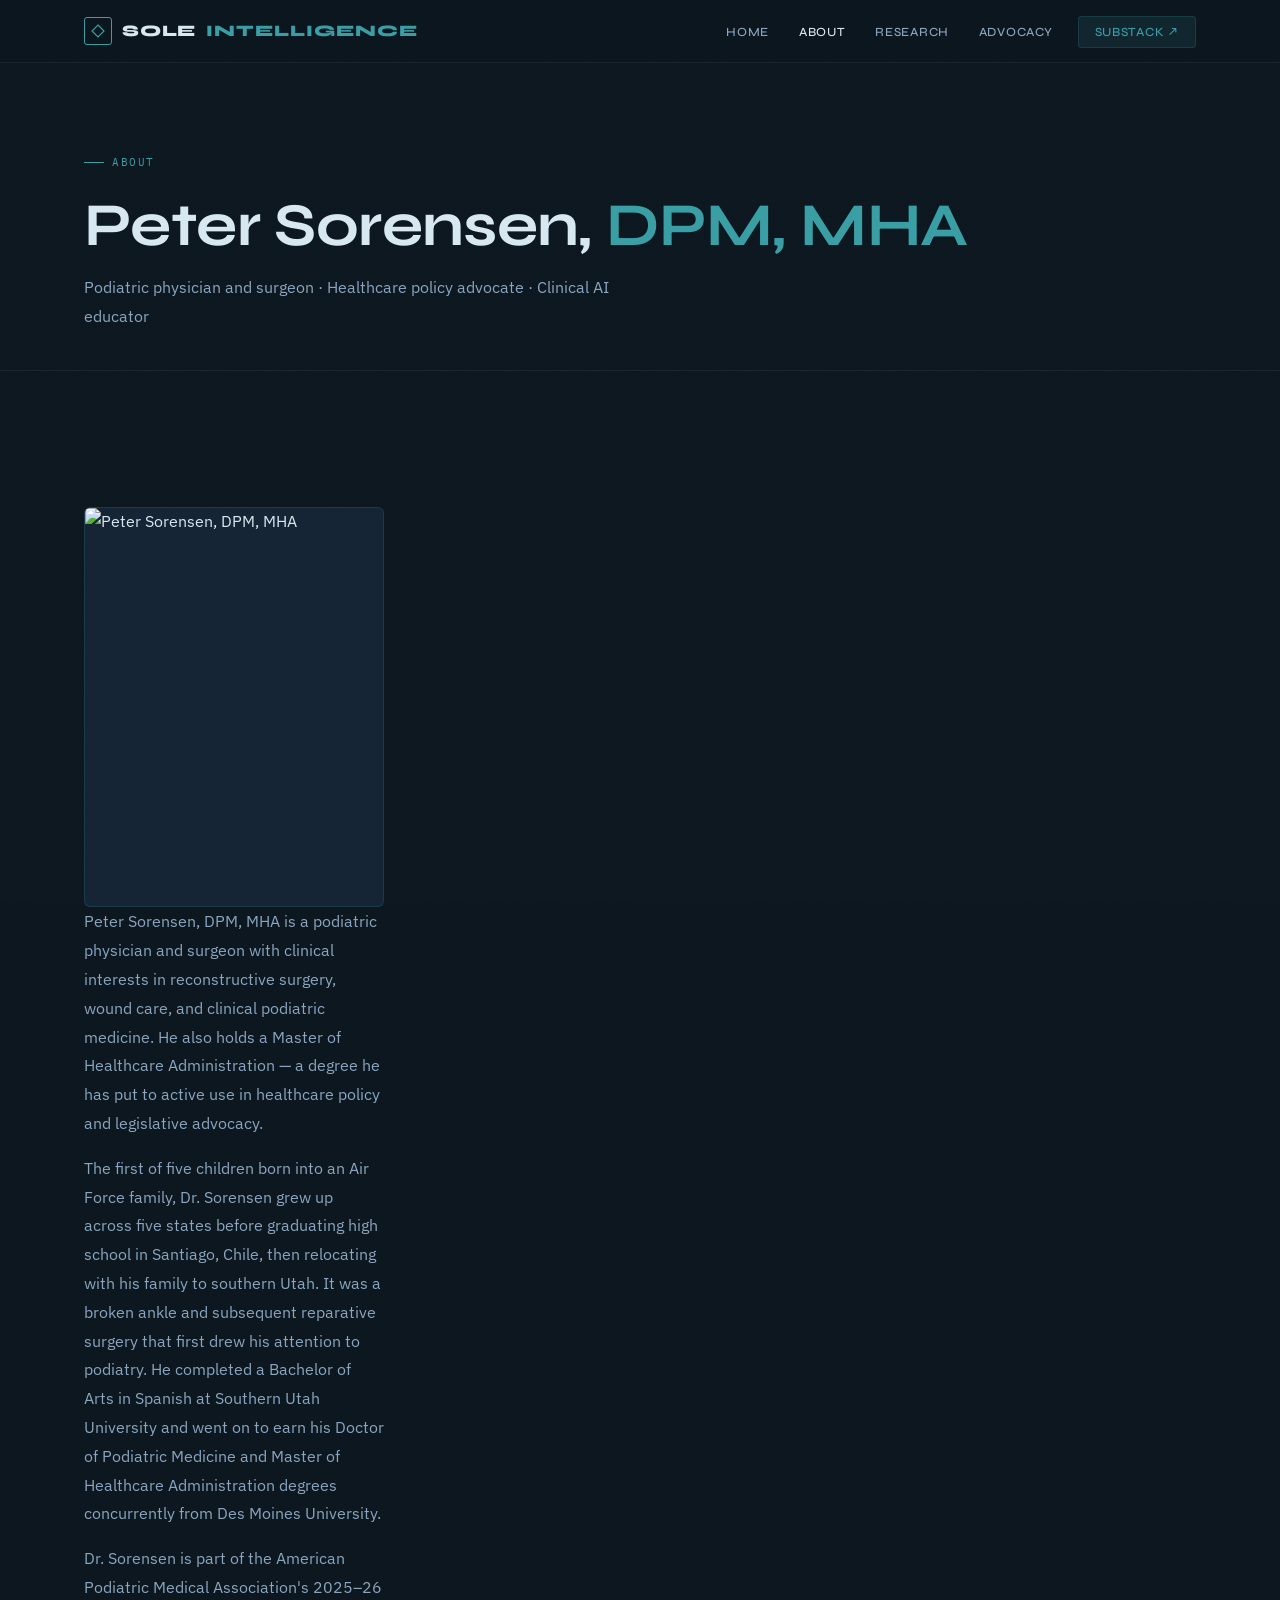
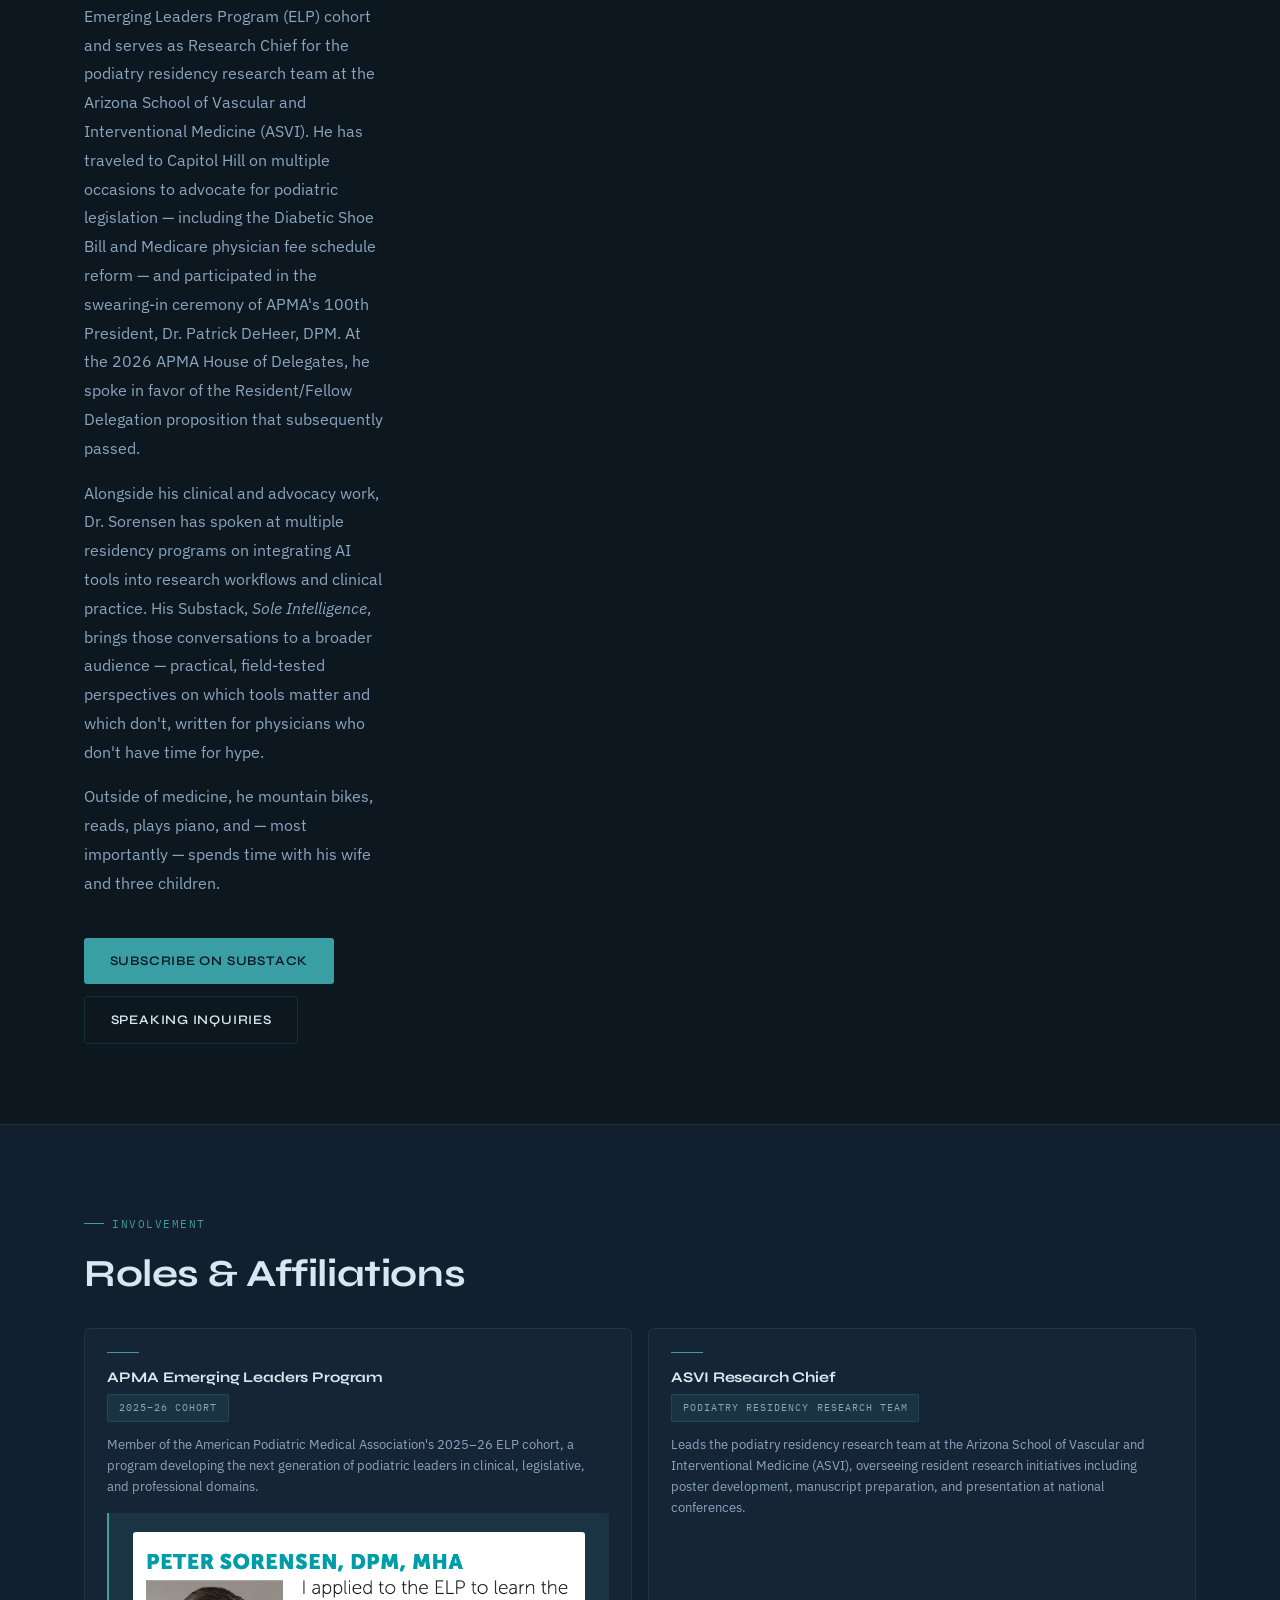
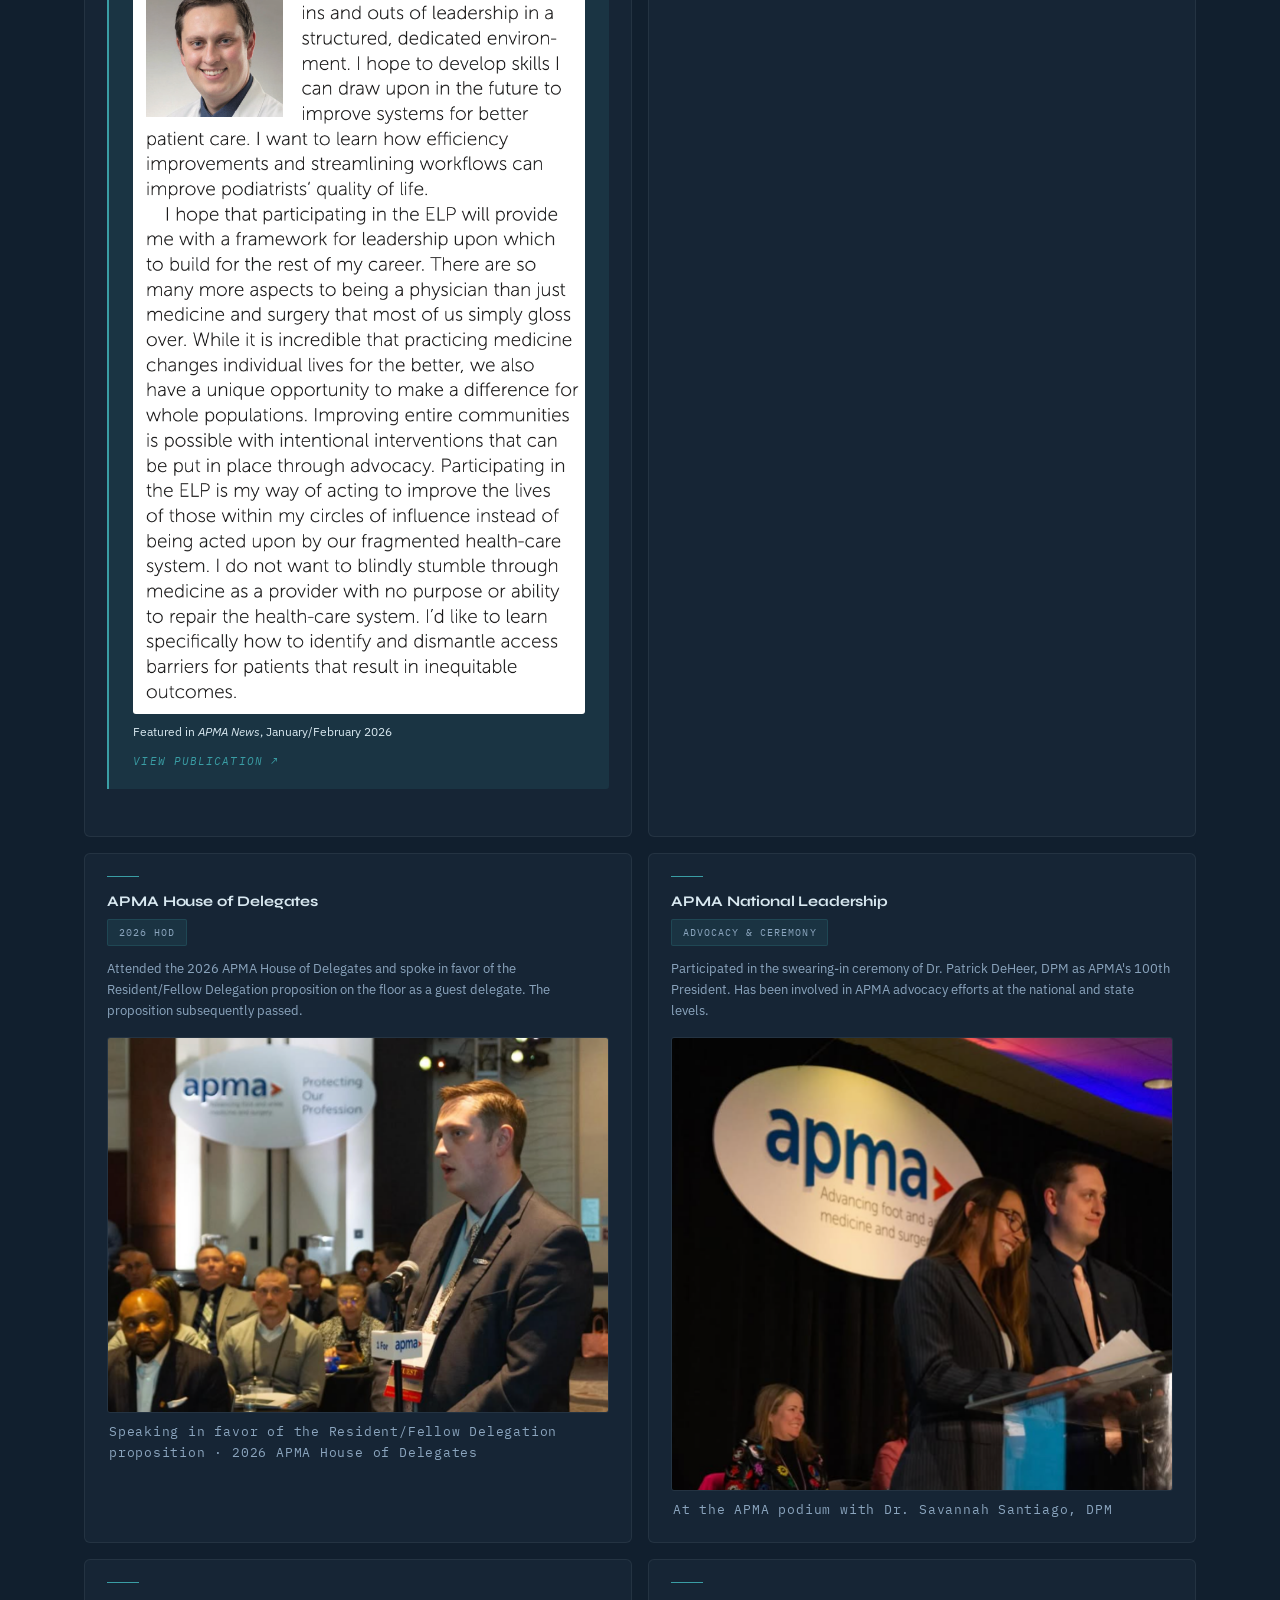
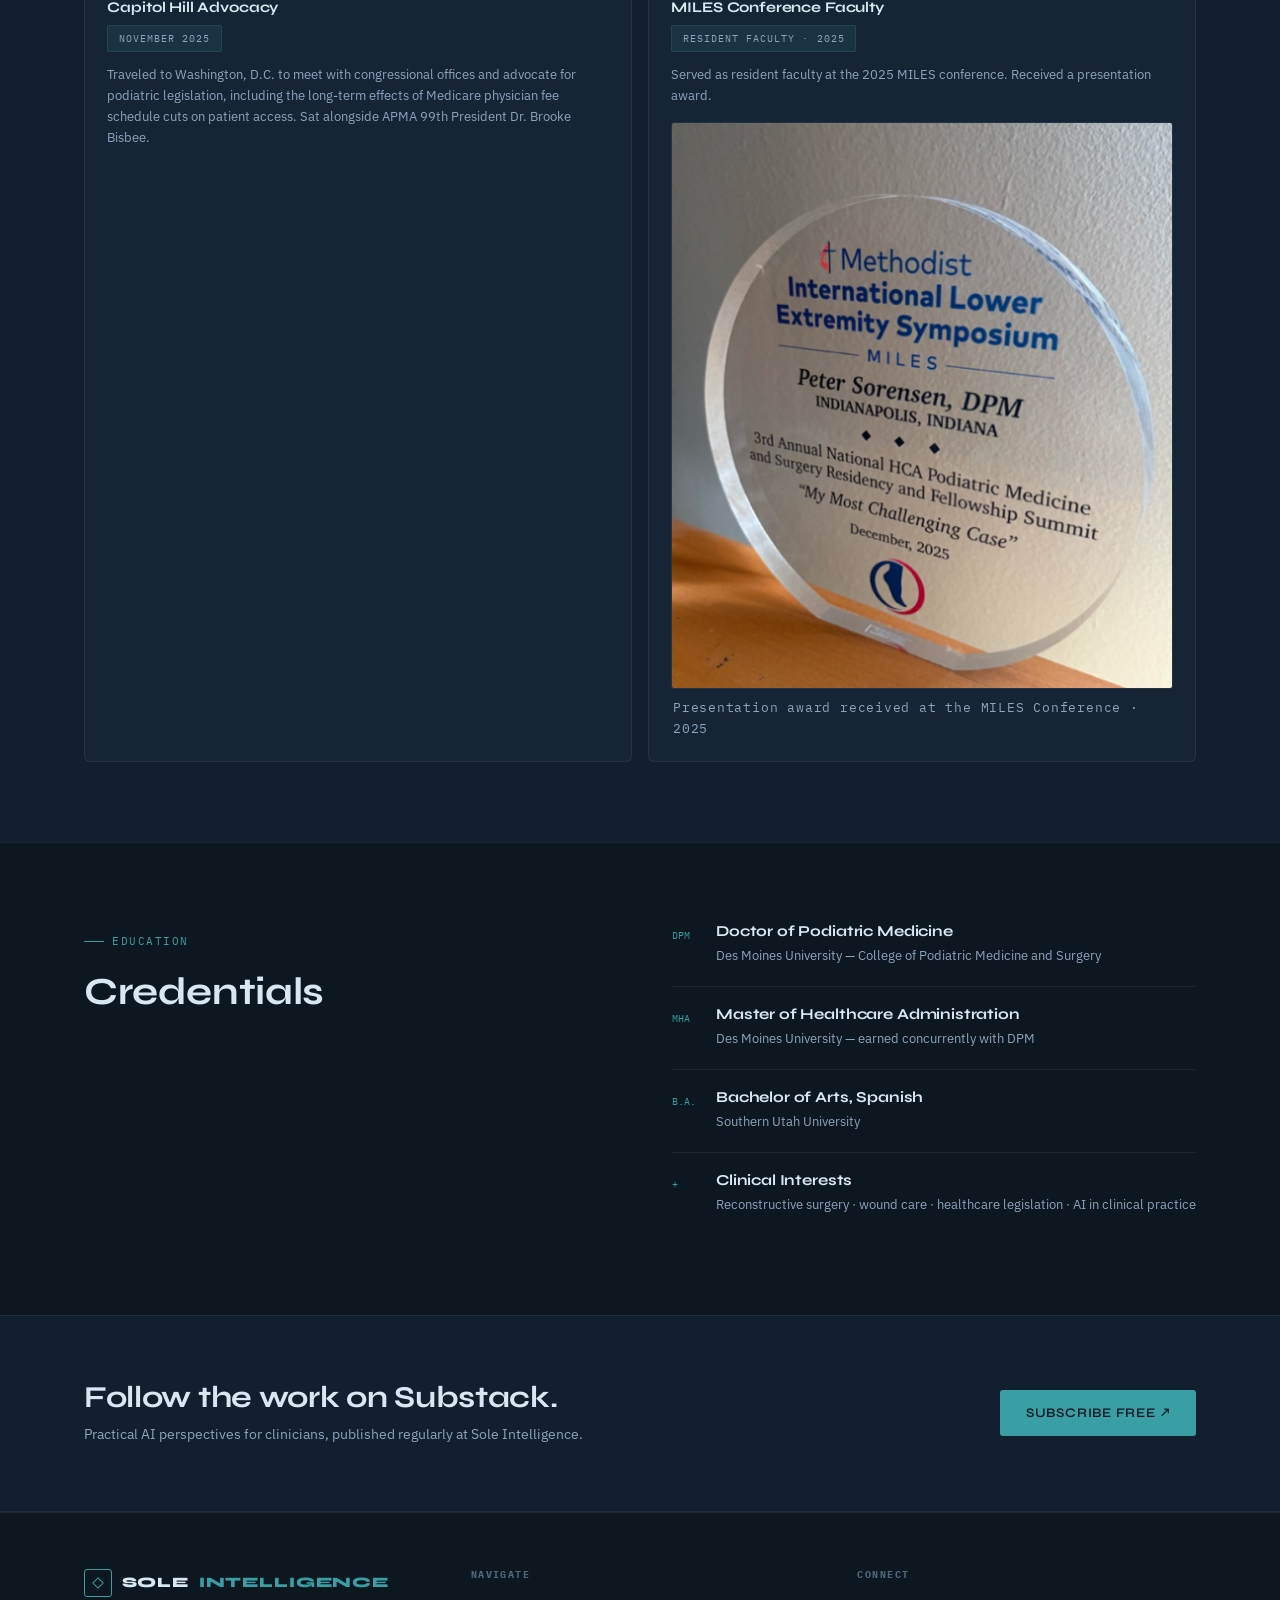
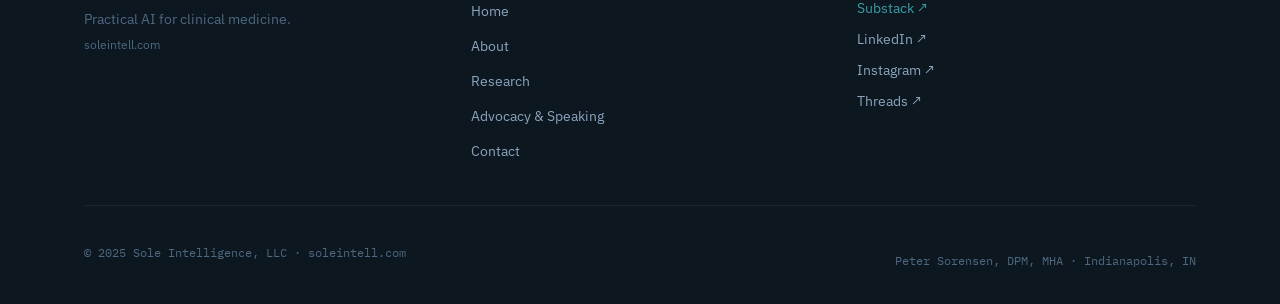
==== commit ad908610: "force absolute path for headshot" ====
--- a/pages/about.html
+++ b/pages/about.html
@@ -64,8 +64,7 @@
         <!-- Sidebar -->
         <div class="bio-sidebar">
           <div class="headshot">
-            <img src="../headshot.jpg" alt="Peter Sorensen, DPM, MHA" loading="eager" />
-          </div>
+           <img src="/headshot.jpg" alt="Peter Sorensen, DPM, MHA" loading="eager">
 
           <div class="sidebar-info">
             <dl>
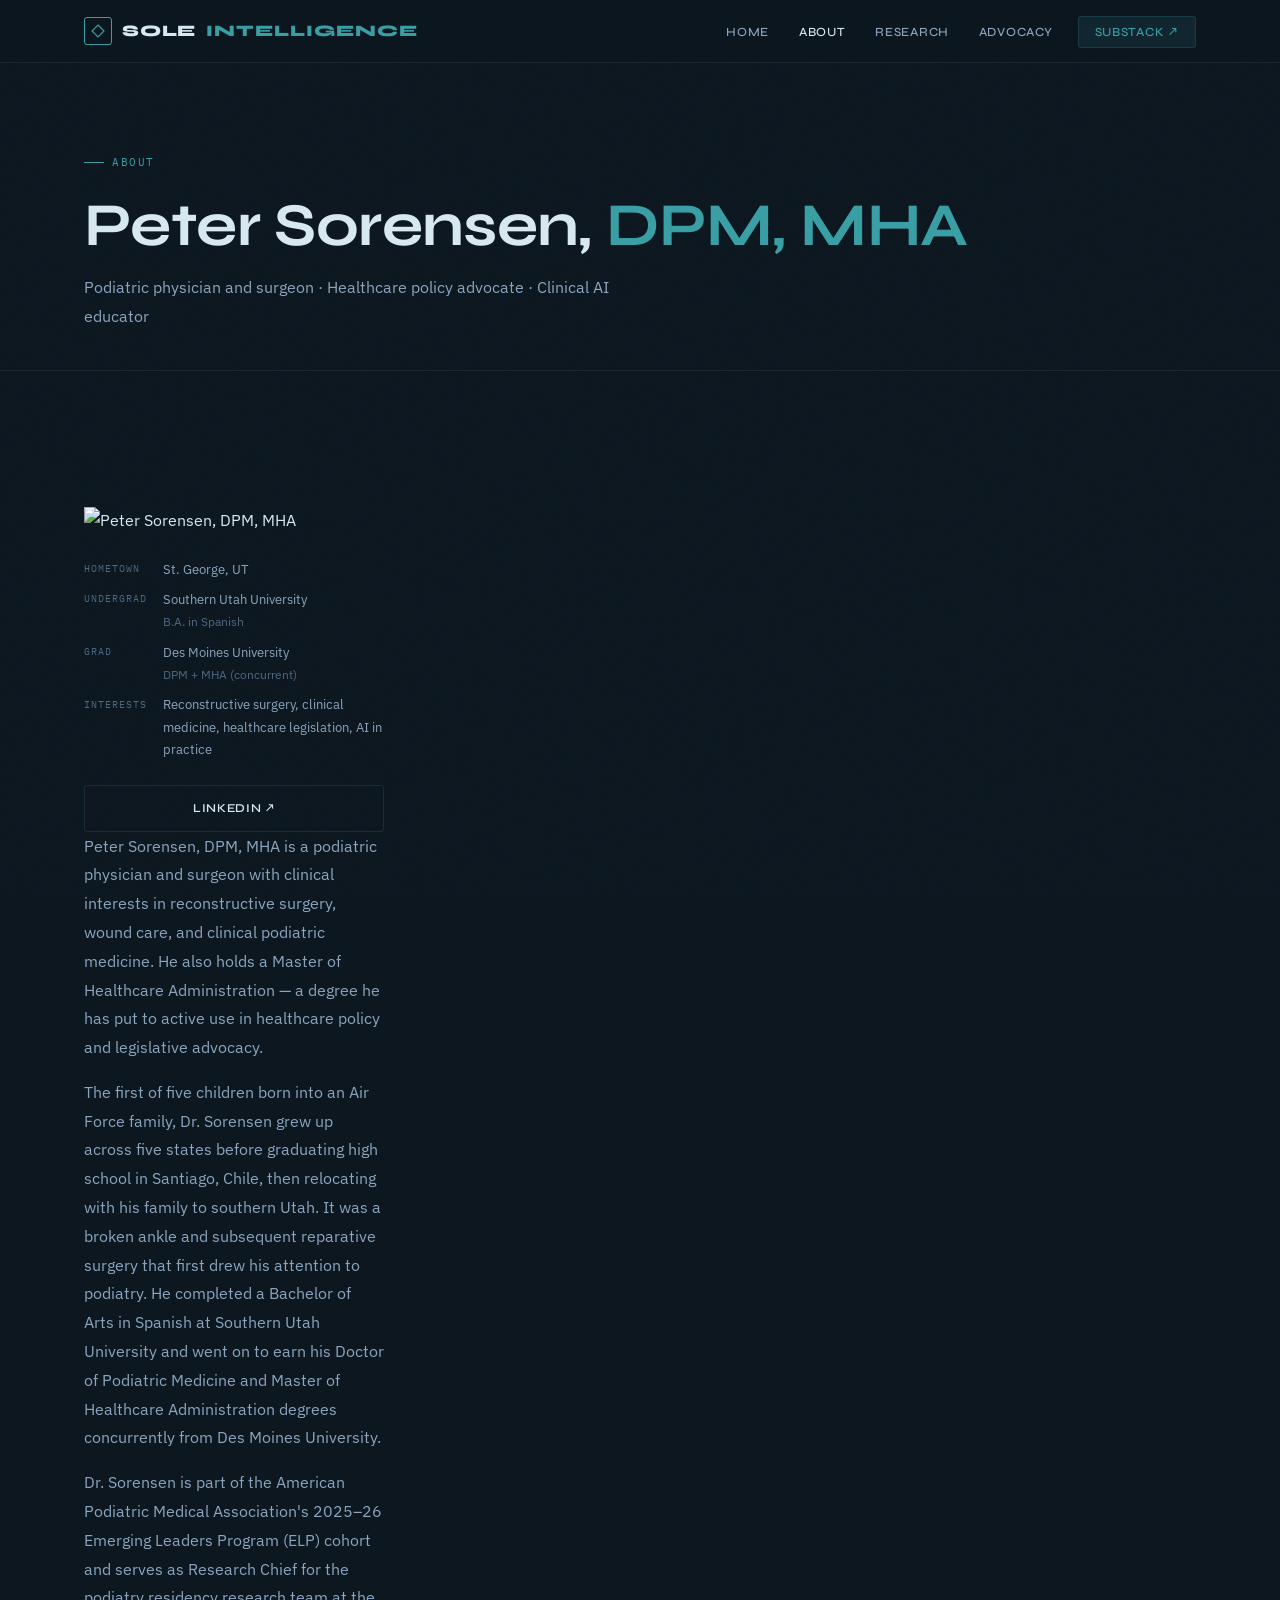
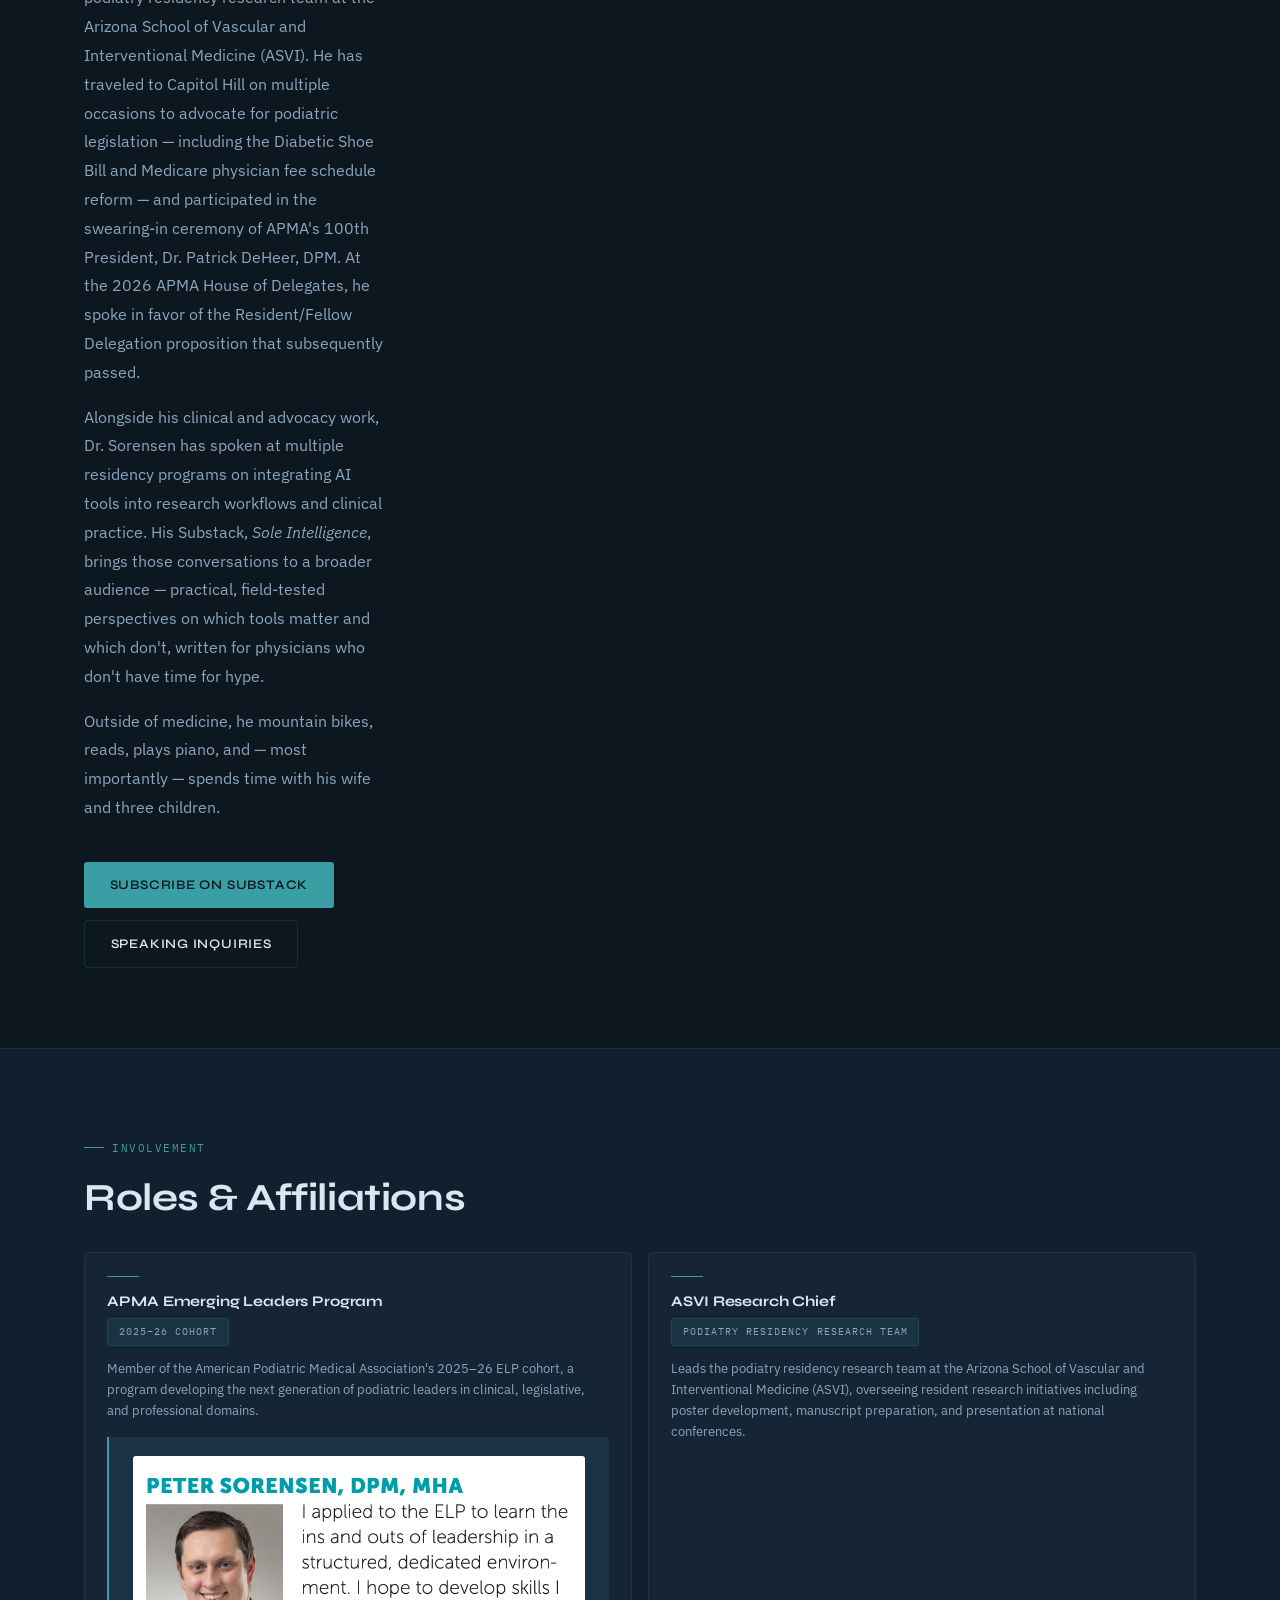
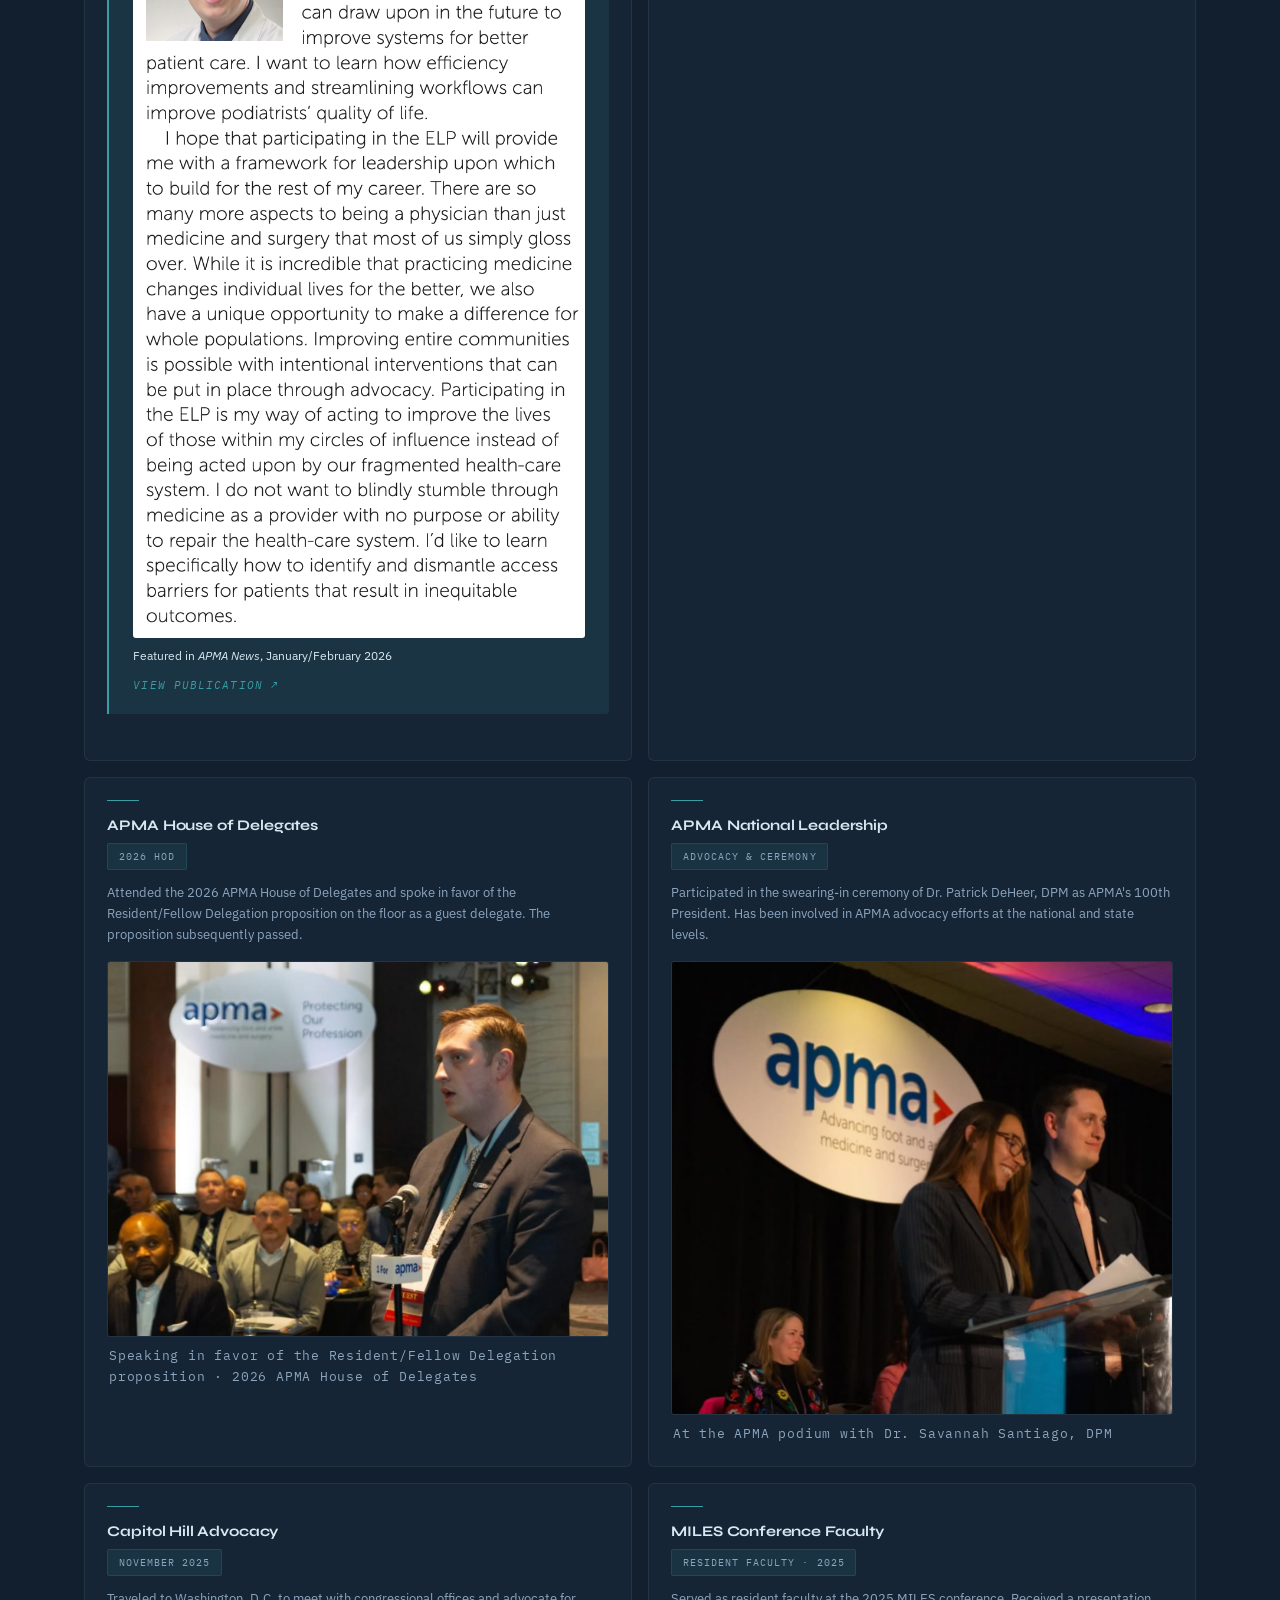
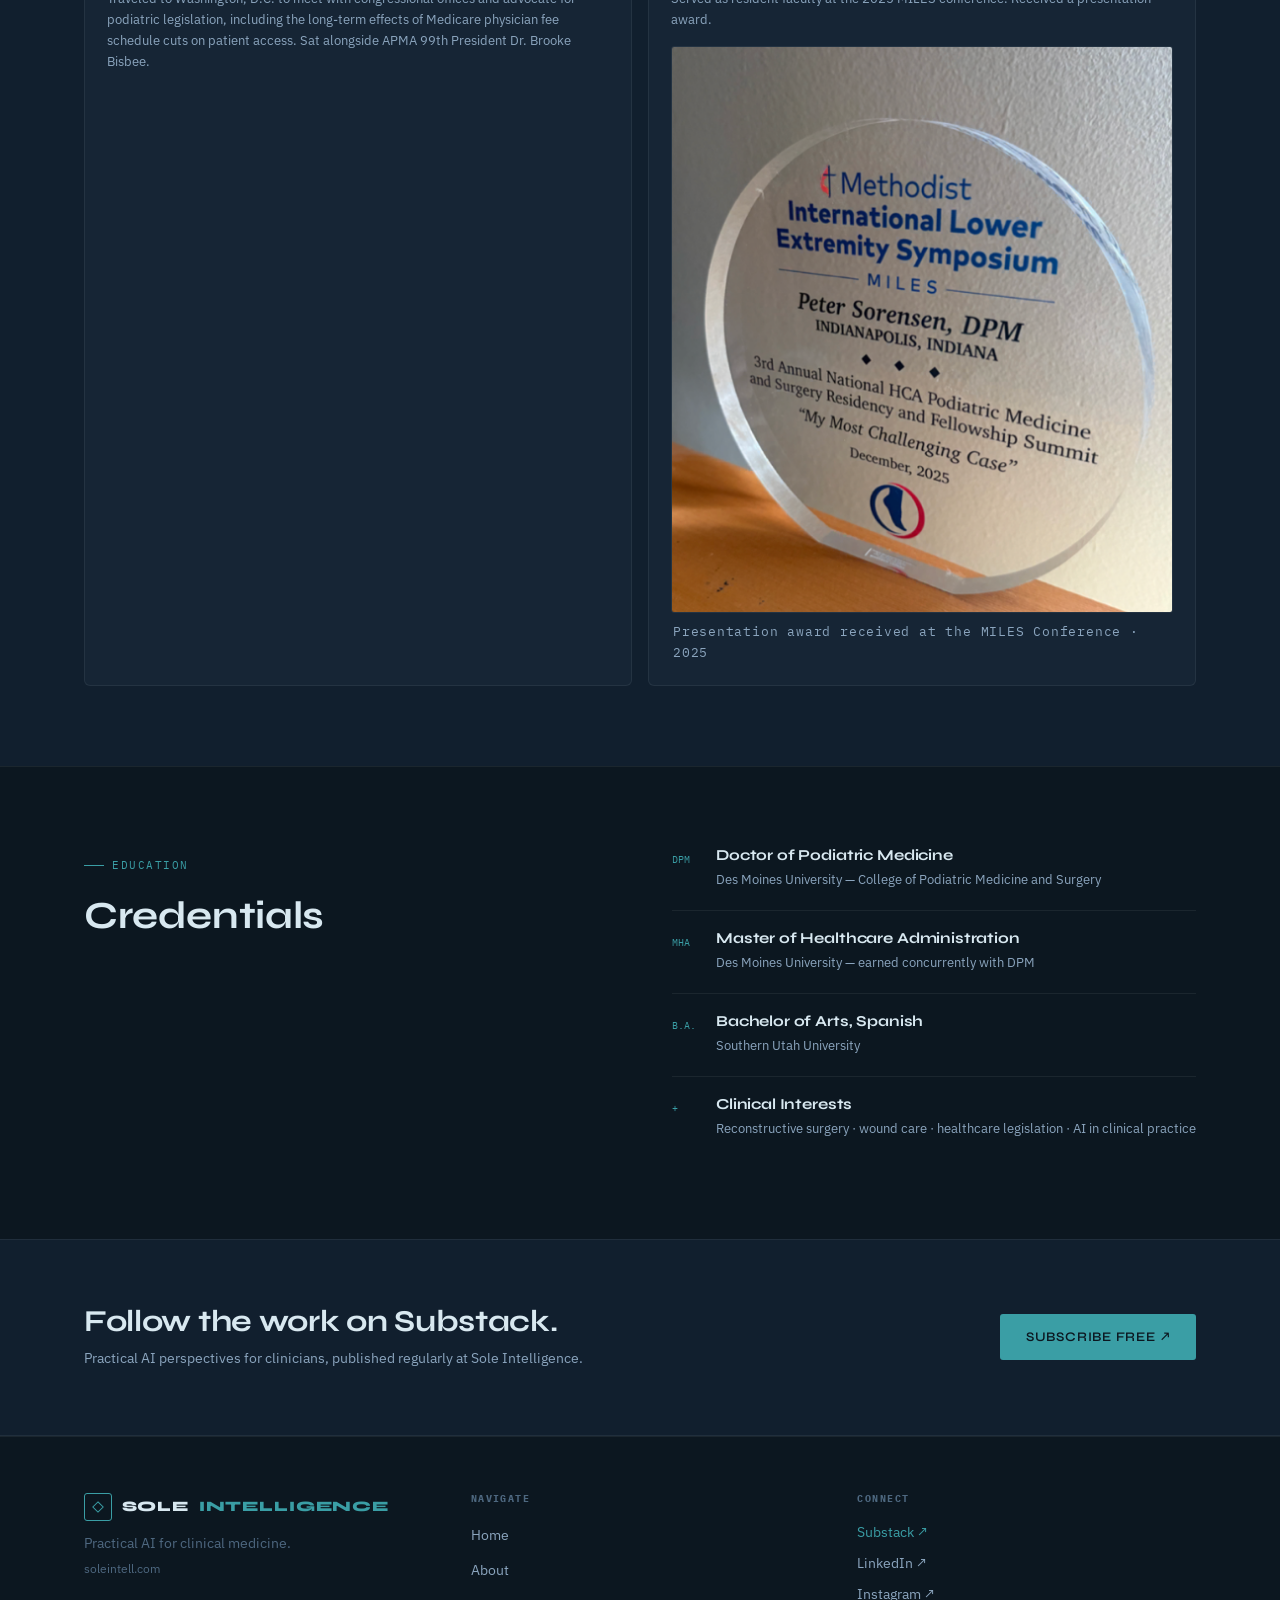
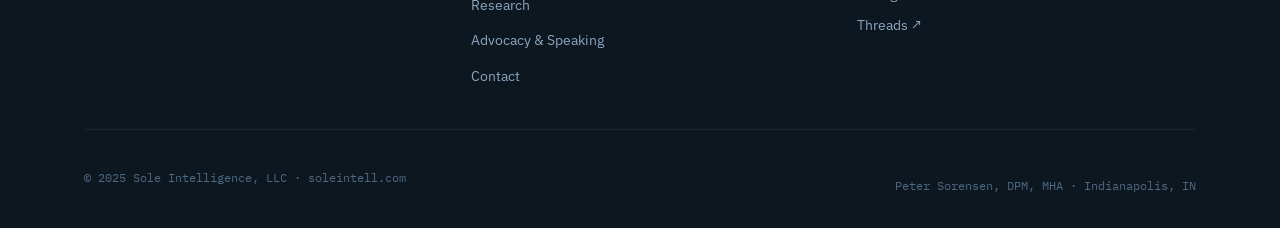
==== commit 0855aee7: "Update about.html" ====
--- a/pages/about.html
+++ b/pages/about.html
@@ -63,8 +63,8 @@
 
         <!-- Sidebar -->
         <div class="bio-sidebar">
-          <div class="headshot">
-           <img src="/headshot.jpg" alt="Peter Sorensen, DPM, MHA" loading="eager">
+          <div class="assets/headshot">
+           <img src="assets/headshot.jpg" alt="Peter Sorensen, DPM, MHA" loading="eager">
 
           <div class="sidebar-info">
             <dl>
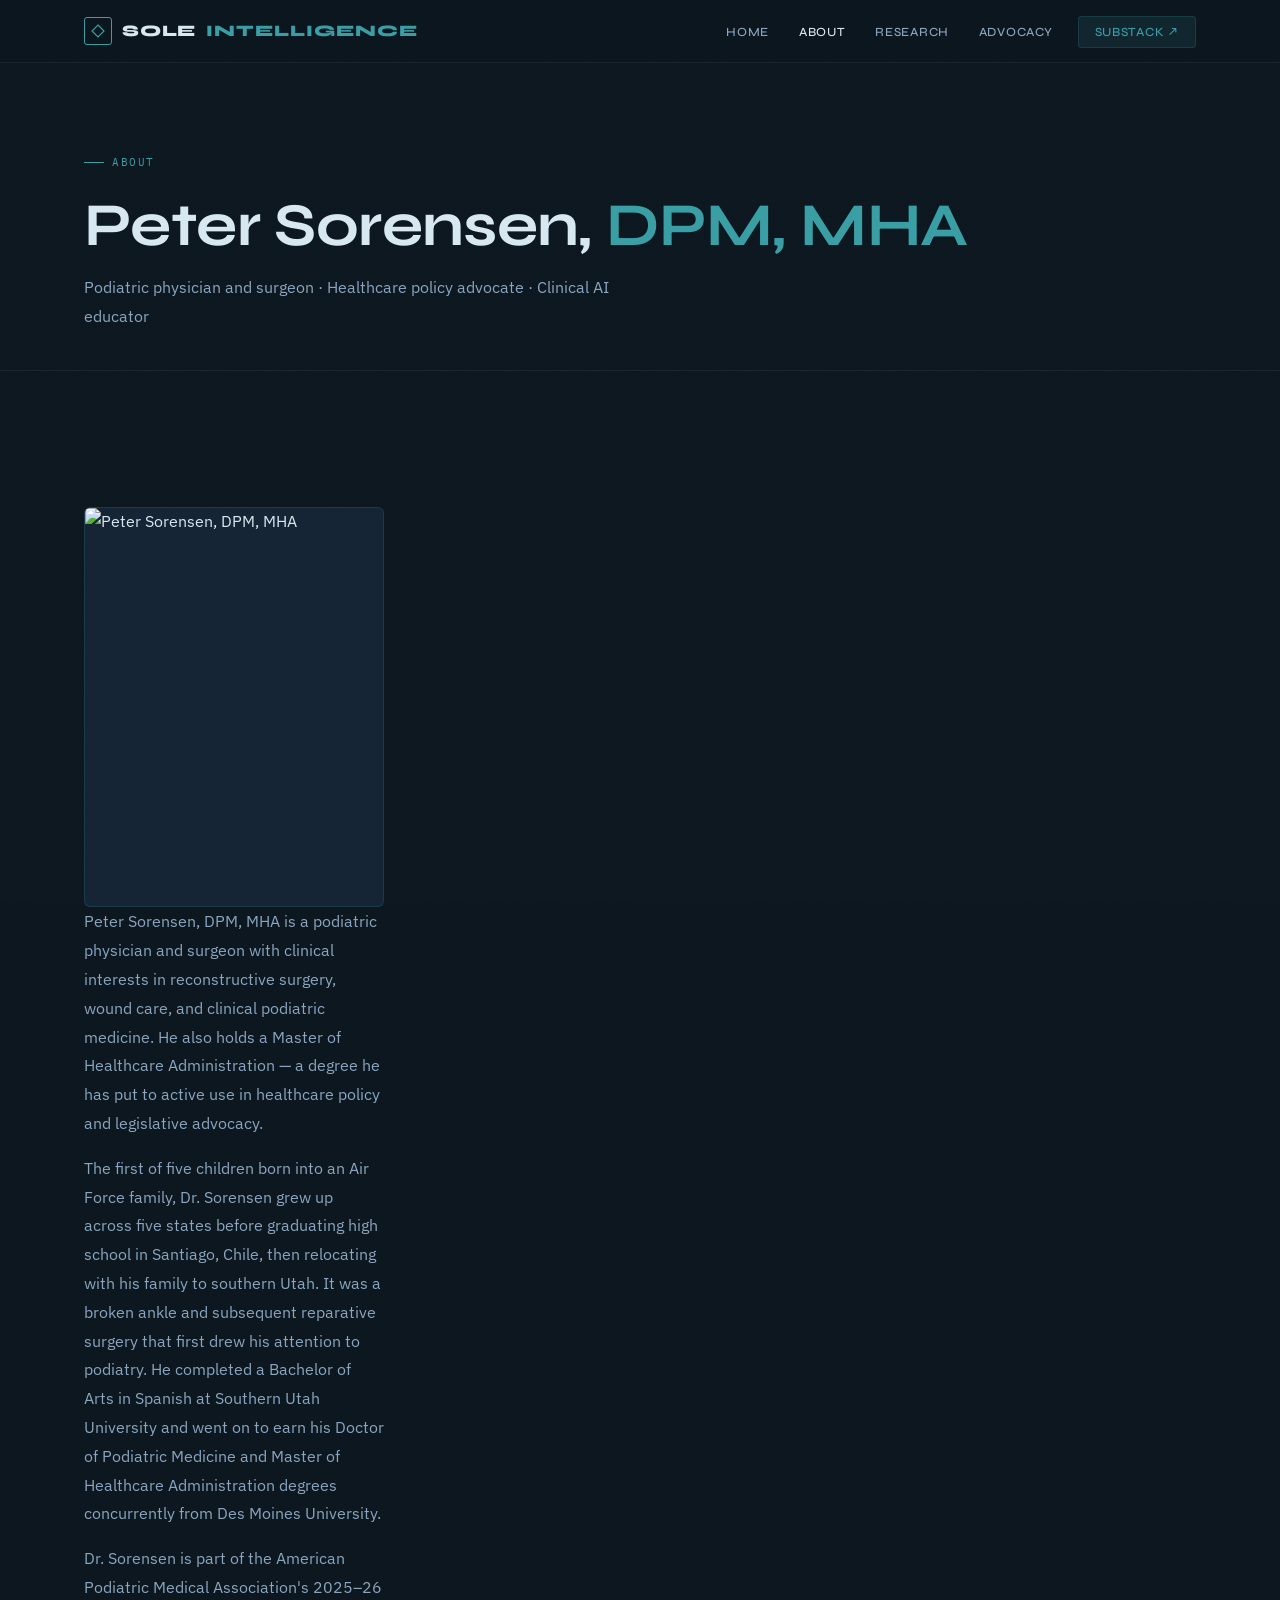
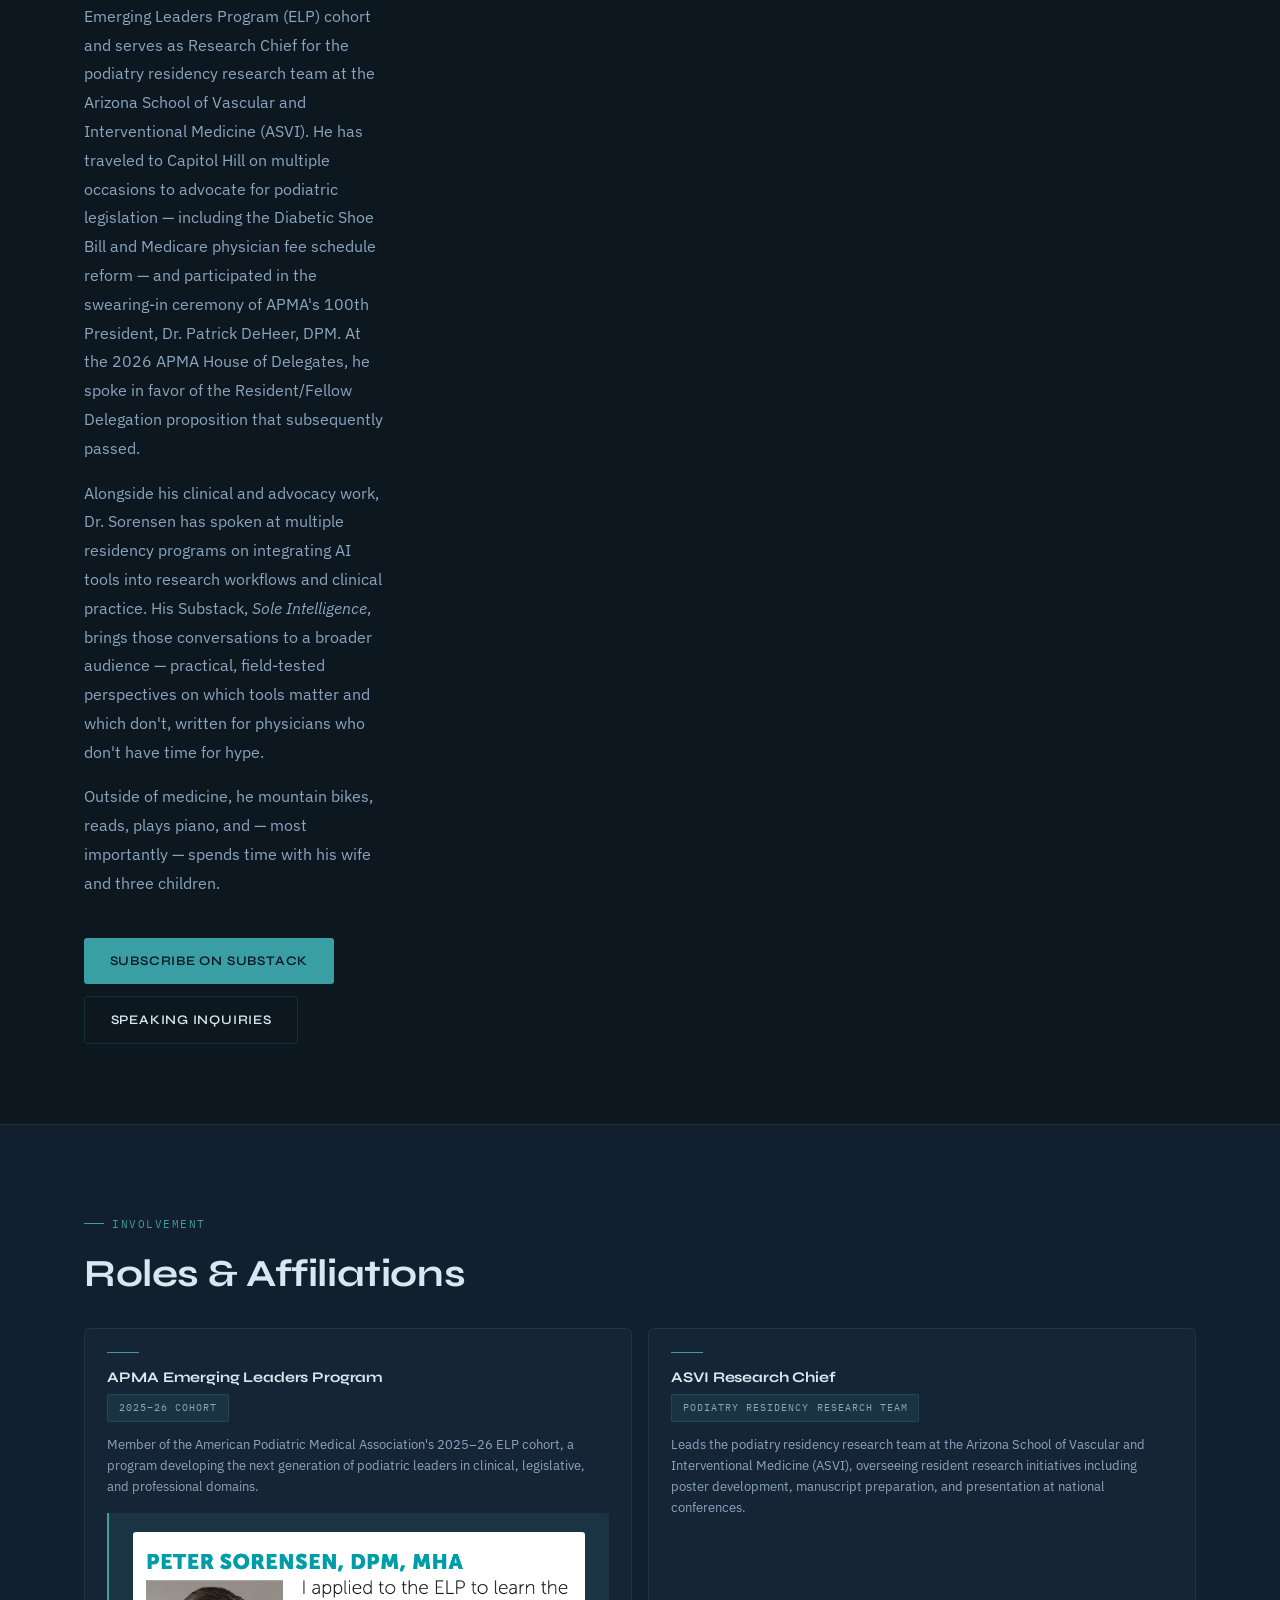
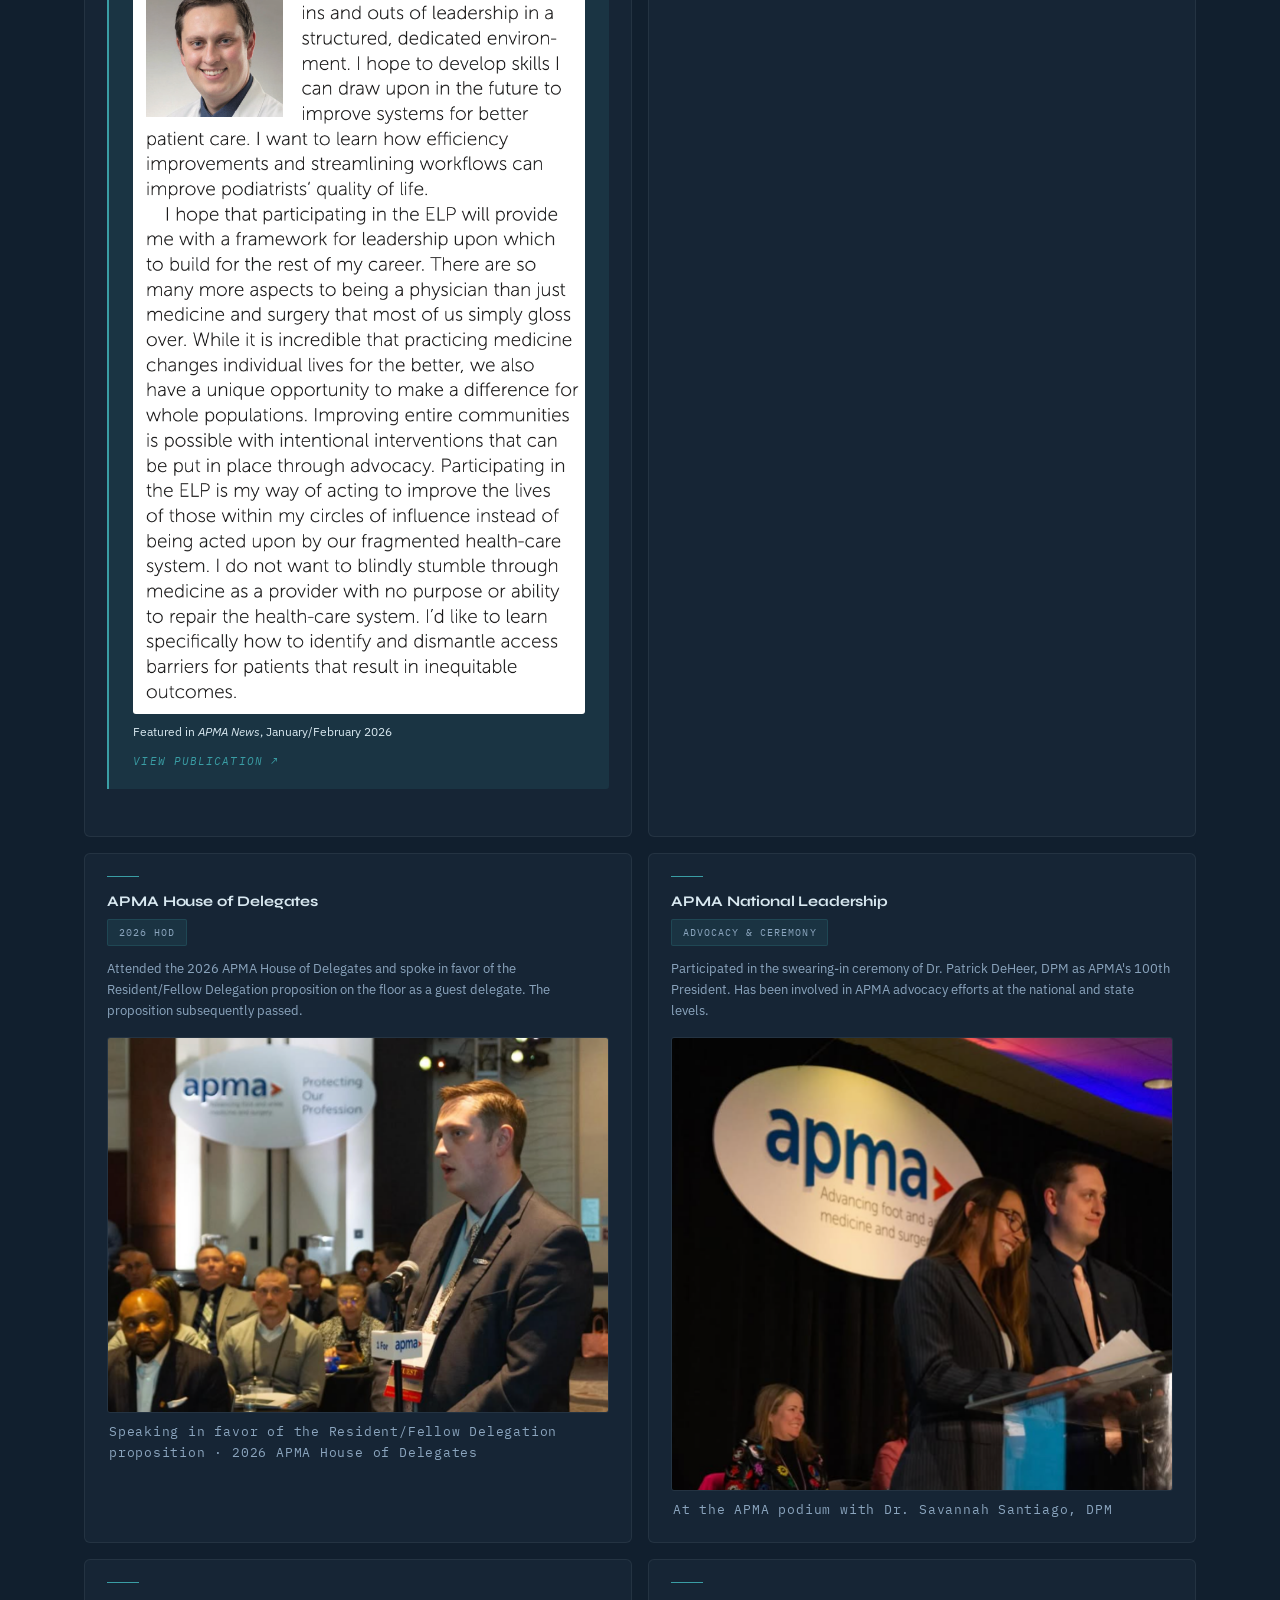
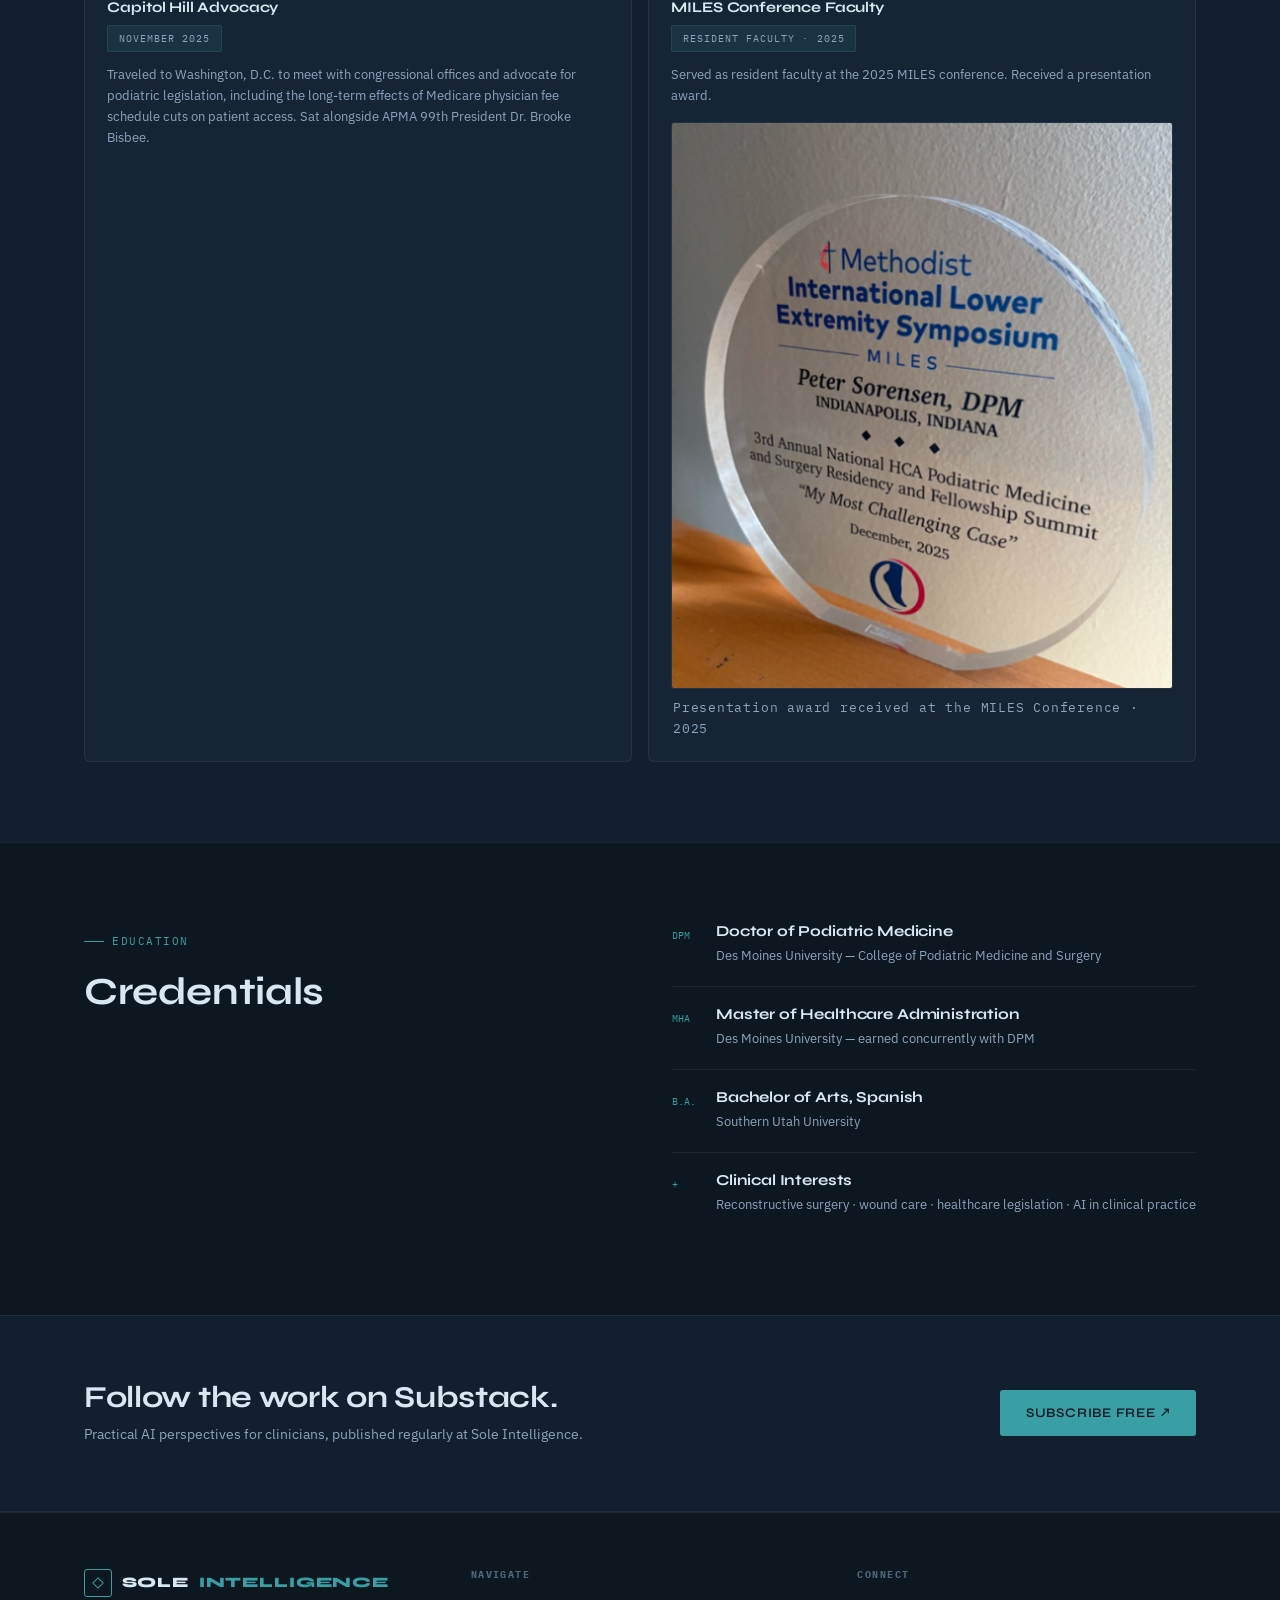
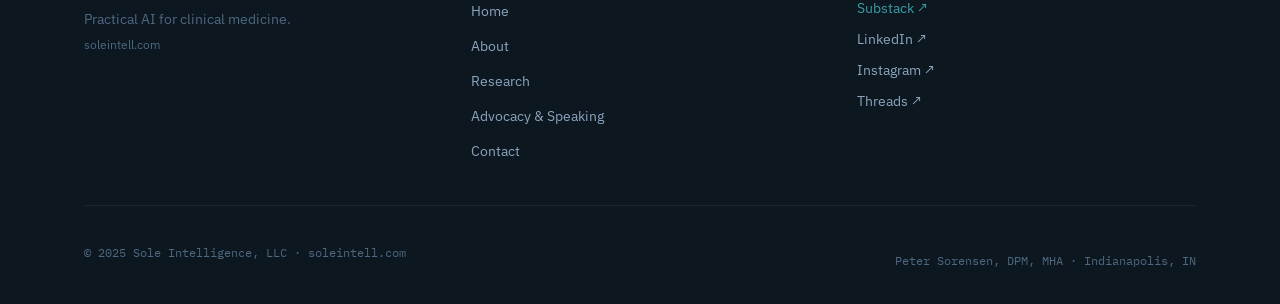
==== commit 21062683: "Update about.html" ====
--- a/pages/about.html
+++ b/pages/about.html
@@ -63,7 +63,7 @@
 
         <!-- Sidebar -->
         <div class="bio-sidebar">
-          <div class="assets/headshot">
+          <div class="headshot">
            <img src="assets/headshot.jpg" alt="Peter Sorensen, DPM, MHA" loading="eager">
 
           <div class="sidebar-info">
